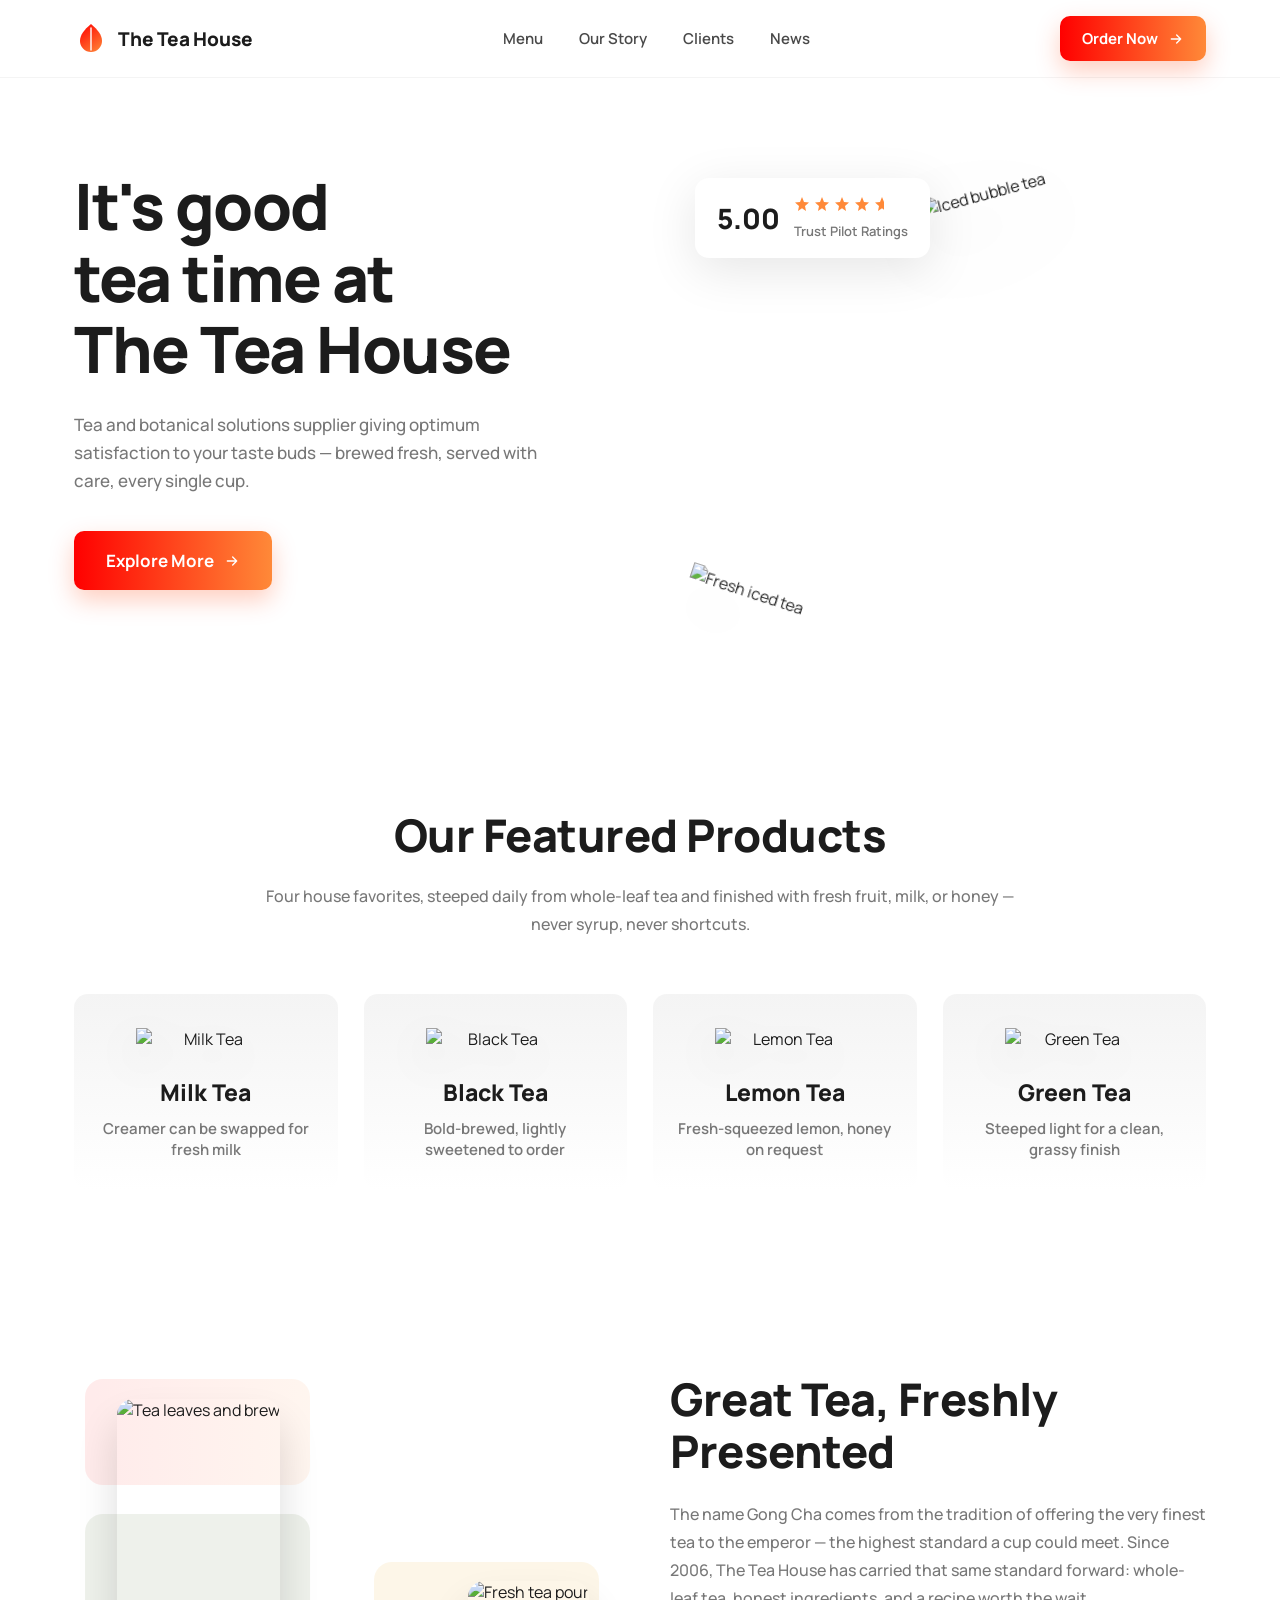
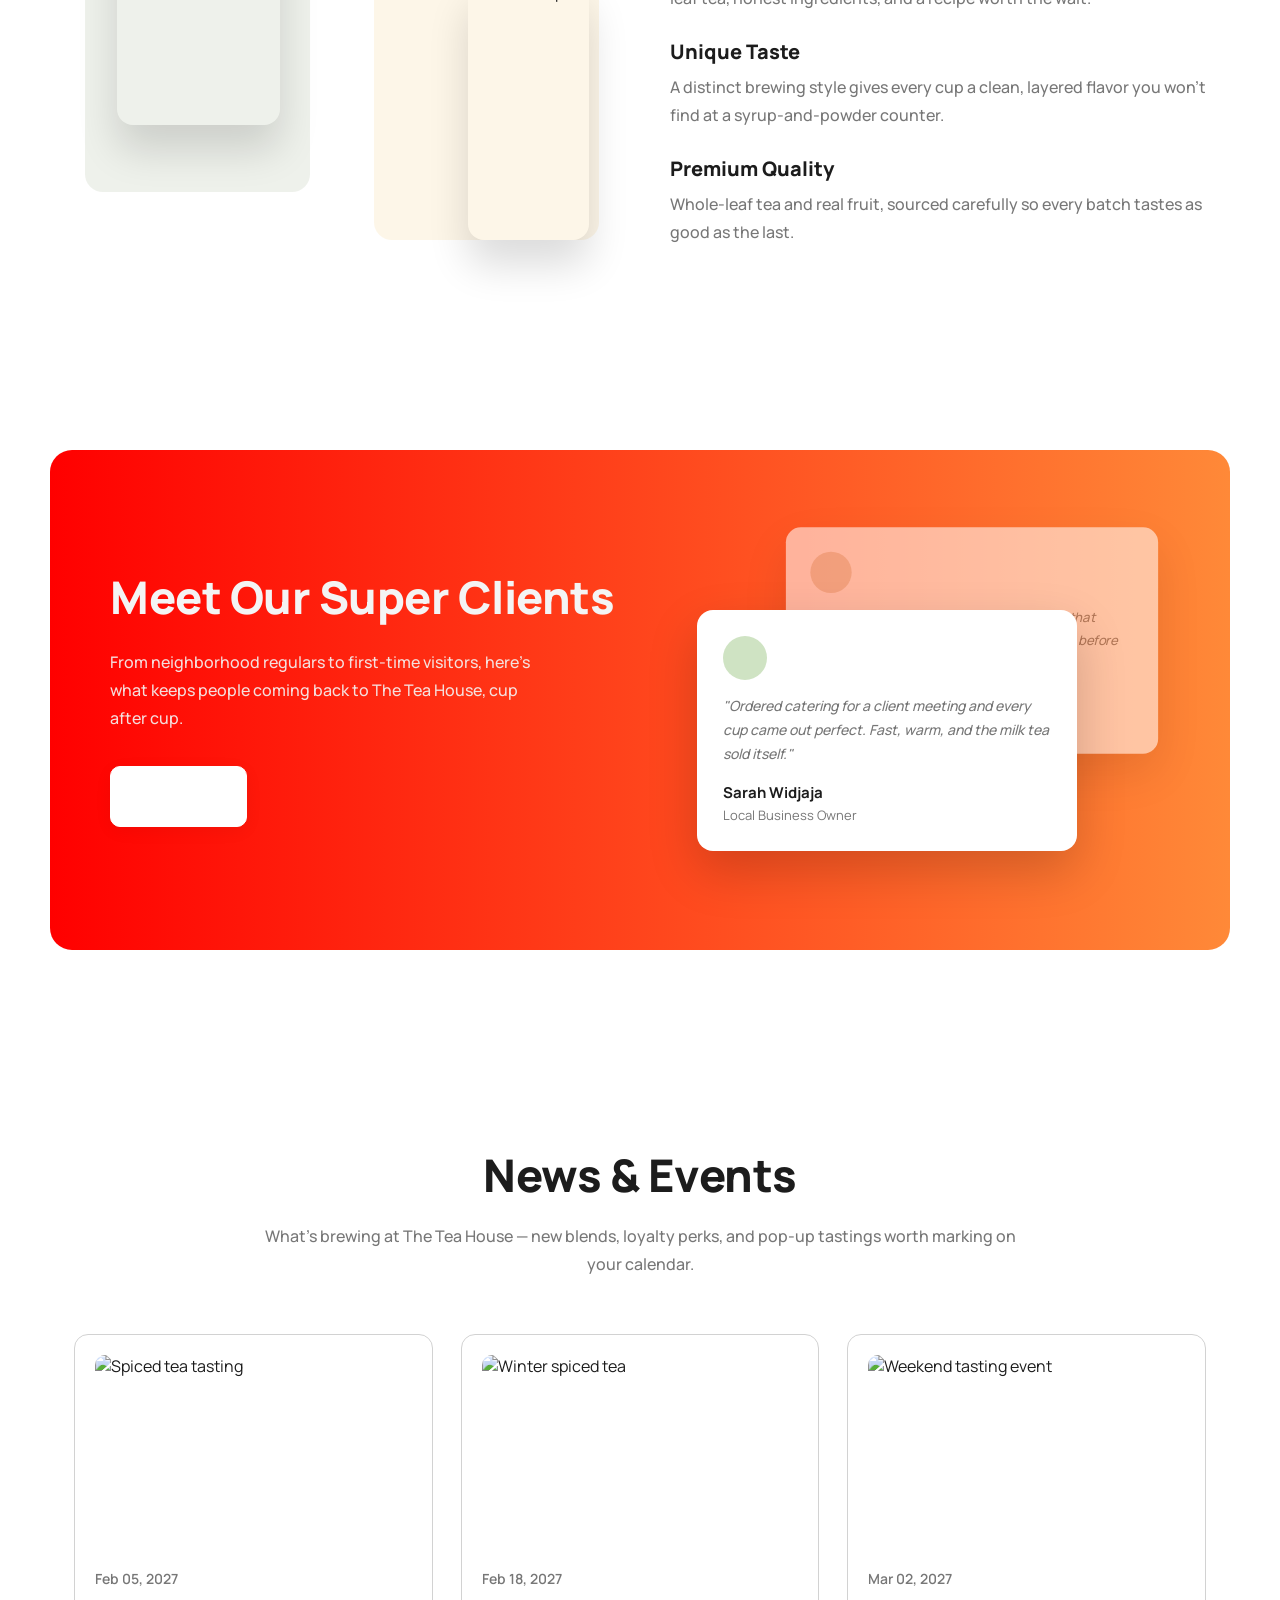
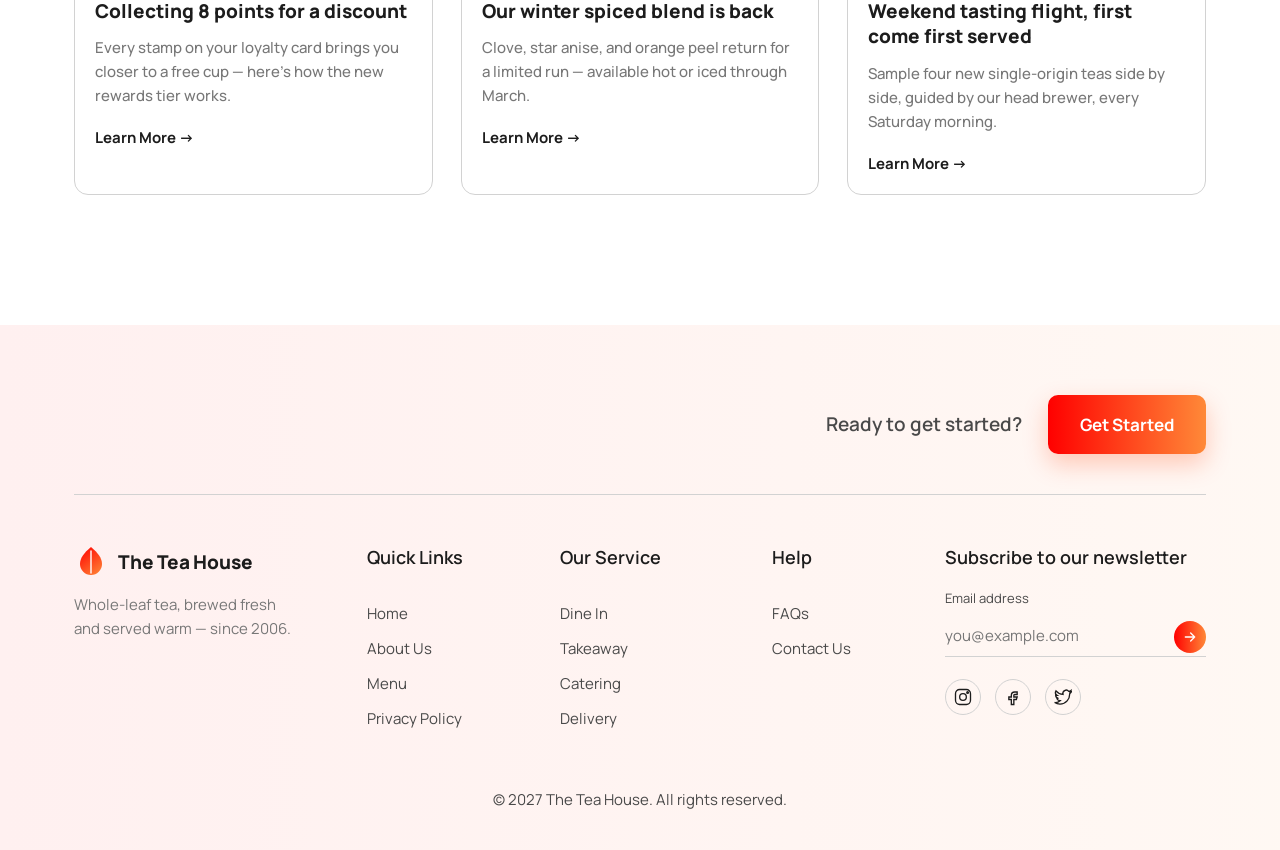
==== simple-html-tailwine/index.html @ 41747e36 "first commit" ====
<!DOCTYPE html>
<html lang="en">
<head>
<meta charset="UTF-8">
<meta name="viewport" content="width=device-width, initial-scale=1.0">
<title>The Tea House — Great Tea, Freshly Presented</title>
<link rel="preconnect" href="https://fonts.googleapis.com">
<link rel="preconnect" href="https://fonts.gstatic.com" crossorigin>
<link href="https://fonts.googleapis.com/css2?family=Manrope:wght@500;600;700;800&family=Plus+Jakarta+Sans:wght@400;700&display=swap" rel="stylesheet">
<link rel="stylesheet" href="style.css">
</head>
<body>

<!-- ============ HEADER ============ -->
<header class="site-header">
  <div class="wrap header-inner">
    <a href="#" class="logo">
      <svg width="34" height="34" viewBox="0 0 34 34" fill="none" xmlns="http://www.w3.org/2000/svg">
        <path d="M17 2C10 8 6 13 6 19a11 11 0 0 0 22 0c0-6-4-11-11-17Z" fill="url(#logoLeaf)"/>
        <path d="M17 6v22" stroke="#fff" stroke-width="1.4" stroke-linecap="round"/>
        <defs><linearGradient id="logoLeaf" x1="6" y1="2" x2="28" y2="30" gradientUnits="userSpaceOnUse">
          <stop stop-color="#FF0000"/><stop offset="1" stop-color="#FF8938"/>
        </linearGradient></defs>
      </svg>
      <span>The Tea House</span>
    </a>
    <nav class="main-nav">
      <a href="#products">Menu</a>
      <a href="#about">Our Story</a>
      <a href="#clients">Clients</a>
      <a href="#news">News</a>
    </nav>
    <a href="#products" class="btn btn-gradient btn-small">
      Order Now
      <svg width="16" height="16" viewBox="0 0 24 24" fill="none"><path d="M5 12h14M13 6l6 6-6 6" stroke="#fff" stroke-width="2" stroke-linecap="round" stroke-linejoin="round"/></svg>
    </a>
  </div>
</header>

<main>

  <!-- ============ HERO ============ -->
  <section class="hero">
    <div class="wrap hero-inner">
      <div class="hero-copy">
        <h1>It's good <br>tea time at <br>The Tea House</h1>
        <p class="lead">Tea and botanical solutions supplier giving optimum satisfaction to your taste buds — brewed fresh, served with care, every single cup.</p>
        <a href="#products" class="btn btn-gradient">
          Explore More
          <svg width="16" height="16" viewBox="0 0 24 24" fill="none"><path d="M5 12h14M13 6l6 6-6 6" stroke="#fff" stroke-width="2" stroke-linecap="round" stroke-linejoin="round"/></svg>
        </a>
      </div>
      <div class="hero-art">
        <img class="hero-img hero-img-1" src="images/hero-cutout-1.png" alt="Iced bubble tea">
        <img class="hero-img hero-img-2" src="images/hero-cutout-2.png" alt="Fresh iced tea">
        <div class="trust-card">
          <div class="trust-score">5.00</div>
          <div class="trust-meta">
            <div class="stars">
              <svg width="90" height="16" viewBox="0 0 90 16" fill="none">
                <g fill="#FF8938">
                  <path d="M8 0l2 5 5 .5-4 3.5 1 5-4-2.7L4 14l1-5-4-3.5L6 5z"/>
                  <path transform="translate(20)" d="M8 0l2 5 5 .5-4 3.5 1 5-4-2.7L4 14l1-5-4-3.5L6 5z"/>
                  <path transform="translate(40)" d="M8 0l2 5 5 .5-4 3.5 1 5-4-2.7L4 14l1-5-4-3.5L6 5z"/>
                  <path transform="translate(60)" d="M8 0l2 5 5 .5-4 3.5 1 5-4-2.7L4 14l1-5-4-3.5L6 5z"/>
                  <path transform="translate(80)" d="M8 0l2 5 5 .5-4 3.5 1 5-4-2.7L4 14l1-5-4-3.5L6 5z"/>
                </g>
              </svg>
            </div>
            <span>Trust Pilot Ratings</span>
          </div>
        </div>
      </div>
    </div>
  </section>

  <!-- ============ FEATURED PRODUCTS ============ -->
  <section class="products" id="products">
    <div class="wrap">
      <h2 class="section-title center">Our Featured Products</h2>
      <p class="section-sub center">Four house favorites, steeped daily from whole-leaf tea and finished with fresh fruit, milk, or honey — never syrup, never shortcuts.</p>

      <div class="product-grid">
        <article class="product-card">
          <img src="images/product-milk-tea.png" alt="Milk Tea">
          <h3>Milk Tea</h3>
          <p>Creamer can be swapped for fresh milk</p>
        </article>
        <article class="product-card">
          <img src="images/product-black-tea.png" alt="Black Tea">
          <h3>Black Tea</h3>
          <p>Bold-brewed, lightly sweetened to order</p>
        </article>
        <article class="product-card">
          <img src="images/product-lemon-tea.png" alt="Lemon Tea">
          <h3>Lemon Tea</h3>
          <p>Fresh-squeezed lemon, honey on request</p>
        </article>
        <article class="product-card">
          <img src="images/product-green-tea.png" alt="Green Tea">
          <h3>Green Tea</h3>
          <p>Steeped light for a clean, grassy finish</p>
        </article>
      </div>
    </div>
  </section>

  <!-- ============ ABOUT / GREAT TEA ============ -->
  <section class="about" id="about">
    <div class="wrap about-inner">
      <div class="about-art">
        <div class="blob blob-green"></div>
        <div class="blob blob-amber"></div>
        <div class="blob blob-gradient"></div>
        <img class="about-img about-img-1" src="images/hero-cutout-2.png" alt="Tea leaves and brew">
        <img class="about-img about-img-2" src="images/hero-cutout-1.png" alt="Fresh tea pour">
      </div>
      <div class="about-copy">
        <h2 class="section-title">Great Tea, Freshly Presented</h2>
        <p class="lead">The name Gong Cha comes from the tradition of offering the very finest tea to the emperor — the highest standard a cup could meet. Since 2006, The Tea House has carried that same standard forward: whole-leaf tea, honest ingredients, and a recipe worth the wait.</p>
        <div class="feature-row">
          <h4>Unique Taste</h4>
          <p>A distinct brewing style gives every cup a clean, layered flavor you won't find at a syrup-and-powder counter.</p>
        </div>
        <div class="feature-row">
          <h4>Premium Quality</h4>
          <p>Whole-leaf tea and real fruit, sourced carefully so every batch tastes as good as the last.</p>
        </div>
      </div>
    </div>
  </section>

  <!-- ============ TESTIMONIALS ============ -->
  <section class="clients" id="clients">
    <div class="wrap clients-inner">
      <div class="clients-copy">
        <h2 class="section-title on-gradient">Meet Our Super Clients</h2>
        <p class="lead on-gradient">From neighborhood regulars to first-time visitors, here's what keeps people coming back to The Tea House, cup after cup.</p>
        <a href="#" class="btn btn-white">Show All</a>
      </div>
      <div class="testimonial-stack">
        <div class="testimonial-card card-back">
          <div class="t-avatar" style="background:#e9d7c3"></div>
          <p>"The green tea here is the only one in town that doesn't taste burnt. Genuinely my daily stop before work."</p>
          <strong>Ilham Yuda</strong>
          <span>Regular Customer</span>
        </div>
        <div class="testimonial-card card-front">
          <div class="t-avatar" style="background:#cfe3c3"></div>
          <p>"Ordered catering for a client meeting and every cup came out perfect. Fast, warm, and the milk tea sold itself."</p>
          <strong>Sarah Widjaja</strong>
          <span>Local Business Owner</span>
        </div>
      </div>
    </div>
  </section>

  <!-- ============ NEWS & EVENTS ============ -->
  <section class="news" id="news">
    <div class="wrap">
      <h2 class="section-title center">News &amp; Events</h2>
      <p class="section-sub center">What's brewing at The Tea House — new blends, loyalty perks, and pop-up tastings worth marking on your calendar.</p>

      <div class="news-grid">
        <article class="news-card">
          <img src="images/news-1.jpg" alt="Spiced tea tasting">
          <span class="news-date">Feb 05, 2027</span>
          <h3>Collecting 8 points for a discount</h3>
          <p>Every stamp on your loyalty card brings you closer to a free cup — here's how the new rewards tier works.</p>
          <a href="#">Learn More →</a>
        </article>
        <article class="news-card">
          <img src="images/news-2.jpg" alt="Winter spiced tea">
          <span class="news-date">Feb 18, 2027</span>
          <h3>Our winter spiced blend is back</h3>
          <p>Clove, star anise, and orange peel return for a limited run — available hot or iced through March.</p>
          <a href="#">Learn More →</a>
        </article>
        <article class="news-card">
          <img src="images/news-3.jpg" alt="Weekend tasting event">
          <span class="news-date">Mar 02, 2027</span>
          <h3>Weekend tasting flight, first come first served</h3>
          <p>Sample four new single-origin teas side by side, guided by our head brewer, every Saturday morning.</p>
          <a href="#">Learn More →</a>
        </article>
      </div>
    </div>
  </section>

  <!-- ============ CTA + FOOTER ============ -->
  <section class="footer-cta">
    <div class="wrap">
      <div class="cta-row">
        <span>Ready to get started?</span>
        <a href="#products" class="btn btn-gradient">Get Started</a>
      </div>
      <hr>
      <div class="footer-grid">
        <div class="footer-brand">
          <a href="#" class="logo">
            <svg width="34" height="34" viewBox="0 0 34 34" fill="none" xmlns="http://www.w3.org/2000/svg">
              <path d="M17 2C10 8 6 13 6 19a11 11 0 0 0 22 0c0-6-4-11-11-17Z" fill="url(#logoLeaf2)"/>
              <path d="M17 6v22" stroke="#fff" stroke-width="1.4" stroke-linecap="round"/>
              <defs><linearGradient id="logoLeaf2" x1="6" y1="2" x2="28" y2="30" gradientUnits="userSpaceOnUse">
                <stop stop-color="#FF0000"/><stop offset="1" stop-color="#FF8938"/>
              </linearGradient></defs>
            </svg>
            <span>The Tea House</span>
          </a>
          <p>Whole-leaf tea, brewed fresh and served warm — since 2006.</p>
        </div>

        <div class="footer-col">
          <h5>Quick Links</h5>
          <a href="#">Home</a>
          <a href="#about">About Us</a>
          <a href="#products">Menu</a>
          <a href="#">Privacy Policy</a>
        </div>

        <div class="footer-col">
          <h5>Our Service</h5>
          <a href="#">Dine In</a>
          <a href="#">Takeaway</a>
          <a href="#">Catering</a>
          <a href="#">Delivery</a>
        </div>

        <div class="footer-col">
          <h5>Help</h5>
          <a href="#">FAQs</a>
          <a href="#">Contact Us</a>
        </div>

        <div class="footer-newsletter">
          <h5>Subscribe to our newsletter</h5>
          <form class="newsletter-form" onsubmit="return false;">
            <label for="newsletter-email">Email address</label>
            <input id="newsletter-email" type="email" placeholder="you@example.com" required>
            <button type="submit" aria-label="Subscribe">
              <svg width="16" height="16" viewBox="0 0 24 24" fill="none"><path d="M5 12h14M13 6l6 6-6 6" stroke="#fff" stroke-width="2" stroke-linecap="round" stroke-linejoin="round"/></svg>
            </button>
          </form>
          <div class="social-row">
            <a href="#" aria-label="Instagram"><svg width="20" height="20" viewBox="0 0 24 24" fill="none" stroke="#1c1c1c" stroke-width="1.6"><rect x="3" y="3" width="18" height="18" rx="5"/><circle cx="12" cy="12" r="4"/><circle cx="17.5" cy="6.5" r="1"/></svg></a>
            <a href="#" aria-label="Facebook"><svg width="20" height="20" viewBox="0 0 24 24" fill="none" stroke="#1c1c1c" stroke-width="1.6"><path d="M14 9h3V6h-3a4 4 0 0 0-4 4v2H7v3h3v6h3v-6h3l1-3h-4v-2a1 1 0 0 1 1-1Z"/></svg></a>
            <a href="#" aria-label="Twitter"><svg width="20" height="20" viewBox="0 0 24 24" fill="none" stroke="#1c1c1c" stroke-width="1.6"><path d="M22 5.8c-.7.3-1.5.6-2.3.7.8-.5 1.5-1.3 1.8-2.3-.8.5-1.7.8-2.6 1a4 4 0 0 0-6.9 3.7A11.5 11.5 0 0 1 3.6 4.6a4 4 0 0 0 1.3 5.4c-.6 0-1.2-.2-1.7-.5v.1a4 4 0 0 0 3.3 4 4 4 0 0 1-1.8.1 4 4 0 0 0 3.8 2.8A8 8 0 0 1 2 18.6a11.4 11.4 0 0 0 6.3 1.9c7.5 0 11.7-6.4 11.7-11.9v-.5c.8-.6 1.5-1.3 2-2.2Z"/></svg></a>
          </div>
        </div>
      </div>
      <p class="copyright">© 2027 The Tea House. All rights reserved.</p>
    </div>
  </section>

</main>
</body>
</html>
---- simple-html-tailwine/style.css ----
/* ============ TOKENS ============ */
:root {
  --dark-01: #1c1c1c;
  --dark-02: #494949;
  --dark-03: #777777;
  --dark-05: #d2d2d2;
  --dark-07: #f4f4f4;
  --white: #ffffff;
  --grad: linear-gradient(90deg, #ff0000 0%, #ff8938 100%);
  --green-tint: rgba(87, 118, 57, 0.10);
  --amber-tint: rgba(230, 166, 35, 0.10);
  --font-display: 'Manrope', sans-serif;
  --font-body: 'Plus Jakarta Sans', sans-serif;
  --wrap: 1180px;
}

* { box-sizing: border-box; margin: 0; padding: 0; }

html { scroll-behavior: smooth; }

body {
  font-family: var(--font-display);
  color: var(--dark-01);
  background: var(--white);
  -webkit-font-smoothing: antialiased;
  overflow-x: hidden;
}

img { max-width: 100%; display: block; }
a { text-decoration: none; color: inherit; }

.wrap {
  width: 100%;
  max-width: var(--wrap);
  margin: 0 auto;
  padding: 0 24px;
}

:focus-visible {
  outline: 2px solid #ff8938;
  outline-offset: 3px;
}

/* ============ BUTTONS ============ */
.btn {
  display: inline-flex;
  align-items: center;
  justify-content: center;
  gap: 10px;
  font-weight: 700;
  font-size: 17px;
  border-radius: 10px;
  padding: 18px 32px;
  white-space: nowrap;
  border: none;
  cursor: pointer;
  transition: transform .18s ease, box-shadow .18s ease;
}
.btn:hover { transform: translateY(-2px); }
.btn-gradient {
  background: var(--grad);
  color: var(--white);
  box-shadow: 0 10px 24px rgba(255, 60, 0, 0.25);
}
.btn-small { padding: 12px 22px; font-size: 15px; }
.btn-white {
  background: var(--white);
  color: transparent;
  background-image: var(--grad);
  -webkit-background-clip: text;
  background-clip: text;
  border: 1.5px solid var(--white);
  box-shadow: 0 4px 18px rgba(0,0,0,0.05);
}
.btn-white { position: relative; background: var(--white); }
.btn-white span { background-image: var(--grad); -webkit-background-clip: text; background-clip: text; color: transparent; }

/* ============ HEADER ============ */
.site-header {
  position: sticky;
  top: 0;
  z-index: 50;
  background: rgba(255,255,255,0.9);
  backdrop-filter: blur(10px);
  border-bottom: 1px solid var(--dark-07);
}
.header-inner {
  display: flex;
  align-items: center;
  justify-content: space-between;
  padding-top: 16px;
  padding-bottom: 16px;
}
.logo {
  display: flex;
  align-items: center;
  gap: 10px;
  font-weight: 800;
  font-size: 19px;
  letter-spacing: -0.2px;
}
.main-nav {
  display: flex;
  gap: 36px;
}
.main-nav a {
  font-weight: 600;
  font-size: 15px;
  color: var(--dark-02);
  transition: color .15s ease;
}
.main-nav a:hover { color: var(--dark-01); }

/* ============ TYPE HELPERS ============ */
.section-title {
  font-weight: 800;
  font-size: 45px;
  line-height: 1.15;
  letter-spacing: -0.5px;
  color: var(--dark-01);
}
.section-title.center { text-align: center; }
.section-title.on-gradient { color: var(--dark-07); }
.section-sub {
  font-weight: 500;
  font-size: 16px;
  line-height: 28px;
  color: var(--dark-03);
  max-width: 780px;
  margin-top: 20px;
}
.section-sub.center { margin-left: auto; margin-right: auto; text-align: center; }
.lead {
  font-weight: 500;
  font-size: 16px;
  line-height: 28px;
  color: var(--dark-03);
}
.lead.on-gradient { color: rgba(244,244,244,0.9); }

/* ============ HERO ============ */
.hero { padding: 72px 0 110px; }
.hero-inner {
  display: grid;
  grid-template-columns: 1.05fr 1fr;
  gap: 40px;
  align-items: center;
}
.hero-copy h1 {
  font-weight: 800;
  font-size: 64px;
  line-height: 1.12;
  letter-spacing: -1.5px;
  margin-bottom: 26px;
}
.hero-copy .lead { max-width: 480px; margin-bottom: 36px; font-size: 17px; }

.hero-art {
  position: relative;
  min-height: 460px;
  display: flex;
  align-items: center;
  justify-content: center;
}
.hero-img {
  position: absolute;
  filter: drop-shadow(0 30px 40px rgba(0,0,0,0.18));
}
.hero-img-1 {
  width: 46%;
  right: 8%;
  top: 4%;
  transform: rotate(-15deg);
  z-index: 2;
}
.hero-img-2 {
  width: 54%;
  left: 2%;
  bottom: -4%;
  transform: rotate(18deg);
  z-index: 1;
  opacity: 0.95;
}
.trust-card {
  position: absolute;
  top: 6%;
  left: 4%;
  z-index: 3;
  background: var(--white);
  border-radius: 14px;
  padding: 18px 22px;
  display: flex;
  align-items: center;
  gap: 14px;
  box-shadow: 0 12px 50px rgba(0,0,0,0.10);
}
.trust-score { font-size: 28px; font-weight: 800; }
.trust-meta { display: flex; flex-direction: column; gap: 4px; }
.trust-meta span { font-size: 13px; font-weight: 600; color: var(--dark-03); }

/* ============ PRODUCTS ============ */
.products { padding: 90px 0; }
.product-grid {
  margin-top: 56px;
  display: grid;
  grid-template-columns: repeat(4, 1fr);
  gap: 26px;
}
.product-card {
  background: linear-gradient(180deg, var(--dark-07) 0%, rgba(244,244,244,0) 100%);
  border-radius: 14px;
  padding: 34px 20px 30px;
  text-align: center;
  transition: transform .2s ease;
}
.product-card:hover { transform: translateY(-6px); }
.product-card img {
  width: 62%;
  margin: 0 auto 26px;
  filter: drop-shadow(0 16px 20px rgba(0,0,0,0.12));
}
.product-card h3 { font-size: 23px; font-weight: 800; margin-bottom: 10px; }
.product-card p { font-size: 15px; font-weight: 600; color: var(--dark-03); }

/* ============ ABOUT ============ */
.about { padding: 90px 0; }
.about-inner {
  display: grid;
  grid-template-columns: 1fr 1fr;
  gap: 60px;
  align-items: center;
}
.about-art {
  position: relative;
  height: 480px;
}
.blob { position: absolute; border-radius: 18px; }
.blob-green { background: var(--green-tint); width: 42%; height: 58%; left: 2%; top: 30%; }
.blob-amber { background: var(--amber-tint); width: 42%; height: 58%; right: 2%; bottom: 2%; }
.blob-gradient { background: var(--grad); opacity: 0.08; width: 42%; height: 22%; left: 2%; top: 2%; }
.about-img {
  position: absolute;
  height: 68%;
  width: auto;
  max-width: 60%;
  border-radius: 16px;
  box-shadow: 0 25px 40px rgba(0,0,0,0.14);
  object-fit: cover;
}
.about-img-1 { left: 8%; top: 6%; z-index: 2; }
.about-img-2 { height: 54%; right: 4%; bottom: 2%; z-index: 3; }

.feature-row { margin-top: 26px; }
.feature-row h4 { font-size: 20px; font-weight: 800; margin-bottom: 8px; }
.feature-row p { font-size: 16px; line-height: 28px; color: var(--dark-03); font-weight: 500; }
.about-copy .lead { margin: 22px 0 8px; }

/* ============ CLIENTS / TESTIMONIALS ============ */
.clients {
  padding: 90px 0;
  margin: 20px 0;
}
.clients-inner {
  background: var(--grad);
  border-radius: 22px;
  padding: 70px 60px;
  display: grid;
  grid-template-columns: 1fr 0.9fr;
  gap: 40px;
  align-items: center;
}
.clients-copy .lead { max-width: 420px; margin: 24px 0 34px; }
.testimonial-stack { position: relative; min-height: 360px; padding: 20px 0 0 20px; }
.testimonial-card {
  background: var(--white);
  border-radius: 16px;
  padding: 26px 26px;
  width: 82%;
  box-shadow: 0 20px 50px rgba(0,0,0,0.18);
}
.testimonial-card p { font-size: 14px; line-height: 24px; color: var(--dark-03); font-weight: 500; margin: 14px 0 16px; font-style: italic; }
.testimonial-card strong { display: block; font-size: 15px; }
.testimonial-card span { font-size: 13px; color: var(--dark-03); }
.t-avatar { width: 44px; height: 44px; border-radius: 50%; flex: none; }
.card-back {
  position: absolute;
  top: 0;
  right: 0;
  opacity: 0.55;
  transform: scale(0.94);
}
.card-front {
  position: relative;
  top: 70px;
  left: -10px;
}

/* ============ NEWS ============ */
.news { padding: 90px 0; }
.news-grid {
  margin-top: 56px;
  display: grid;
  grid-template-columns: repeat(3, 1fr);
  gap: 28px;
}
.news-card {
  border: 1px solid var(--dark-05);
  border-radius: 14px;
  padding: 20px;
}
.news-card img {
  width: 100%;
  height: 190px;
  object-fit: cover;
  border-radius: 10px;
  margin-bottom: 22px;
}
.news-date { font-size: 14px; font-weight: 600; color: var(--dark-03); }
.news-card h3 { font-size: 19px; font-weight: 800; margin: 10px 0 12px; line-height: 1.35; }
.news-card p { font-size: 15px; line-height: 24px; color: var(--dark-03); font-weight: 500; margin-bottom: 18px; }
.news-card > a { font-weight: 700; font-size: 15px; }

/* ============ FOOTER / CTA ============ */
.footer-cta {
  background: linear-gradient(90deg, rgba(255,0,0,0.06) 0%, rgba(255,137,56,0.06) 100%);
  padding: 70px 0 40px;
  margin-top: 40px;
}
.cta-row {
  display: flex;
  align-items: center;
  justify-content: flex-end;
  gap: 26px;
  margin-bottom: 40px;
}
.cta-row span { font-size: 19px; font-weight: 600; color: var(--dark-02); }
hr { border: none; border-top: 1px solid var(--dark-05); margin-bottom: 50px; }

.footer-grid {
  display: grid;
  grid-template-columns: 1.3fr 0.8fr 0.9fr 0.7fr 1.3fr;
  gap: 32px;
}
.footer-brand p { margin-top: 14px; font-size: 15px; color: var(--dark-03); line-height: 24px; max-width: 220px; }
.footer-col h5, .footer-newsletter h5 { font-size: 18px; font-weight: 600; margin-bottom: 20px; }
.footer-col { display: flex; flex-direction: column; gap: 14px; }
.footer-col a { font-size: 15px; color: var(--dark-02); }
.footer-col a:hover { color: var(--dark-01); }

.newsletter-form {
  position: relative;
  display: flex;
  flex-direction: column;
  gap: 8px;
}
.newsletter-form label { font-size: 13px; color: var(--dark-02); }
.newsletter-form input {
  border: none;
  border-bottom: 1px solid var(--dark-05);
  padding: 10px 44px 10px 0;
  font-family: var(--font-display);
  font-size: 15px;
  background: transparent;
}
.newsletter-form input:focus { outline: none; border-color: var(--dark-01); }
.newsletter-form button {
  position: absolute;
  right: 0;
  bottom: 4px;
  width: 32px;
  height: 32px;
  border-radius: 50%;
  border: none;
  background: var(--grad);
  display: flex;
  align-items: center;
  justify-content: center;
  cursor: pointer;
}
.social-row { display: flex; gap: 14px; margin-top: 22px; }
.social-row a {
  width: 36px; height: 36px;
  border-radius: 50%;
  border: 1px solid var(--dark-05);
  display: flex; align-items: center; justify-content: center;
  transition: border-color .15s ease;
}
.social-row a:hover { border-color: var(--dark-01); }

.copyright {
  text-align: center;
  font-size: 15px;
  color: var(--dark-02);
  margin-top: 60px;
}

/* ============ RESPONSIVE ============ */
@media (max-width: 1080px) {
  .footer-grid { grid-template-columns: 1fr 1fr; }
  .footer-brand { grid-column: 1 / -1; }
}

@media (max-width: 900px) {
  .hero-inner { grid-template-columns: 1fr; }
  .hero-copy h1 { font-size: 46px; }
  .hero-art { min-height: 360px; margin-top: 20px; }
  .about-inner { grid-template-columns: 1fr; }
  .about-art { min-height: 320px; margin-bottom: 10px; }
  .product-grid { grid-template-columns: repeat(2, 1fr); }
  .news-grid { grid-template-columns: 1fr; }
  .clients-inner { grid-template-columns: 1fr; padding: 50px 30px; }
  .testimonial-stack { margin-top: 40px; min-height: 260px; }
  .main-nav { display: none; }
  .section-title { font-size: 34px; }
  .footer-grid { grid-template-columns: 1fr 1fr; }
  .cta-row { justify-content: space-between; flex-wrap: wrap; }
}

@media (max-width: 560px) {
  .hero-copy h1 { font-size: 36px; }
  .product-grid { grid-template-columns: 1fr; }
  .footer-grid { grid-template-columns: 1fr; }
  .card-back { display: none; }
  .card-front { top: 0; }
}
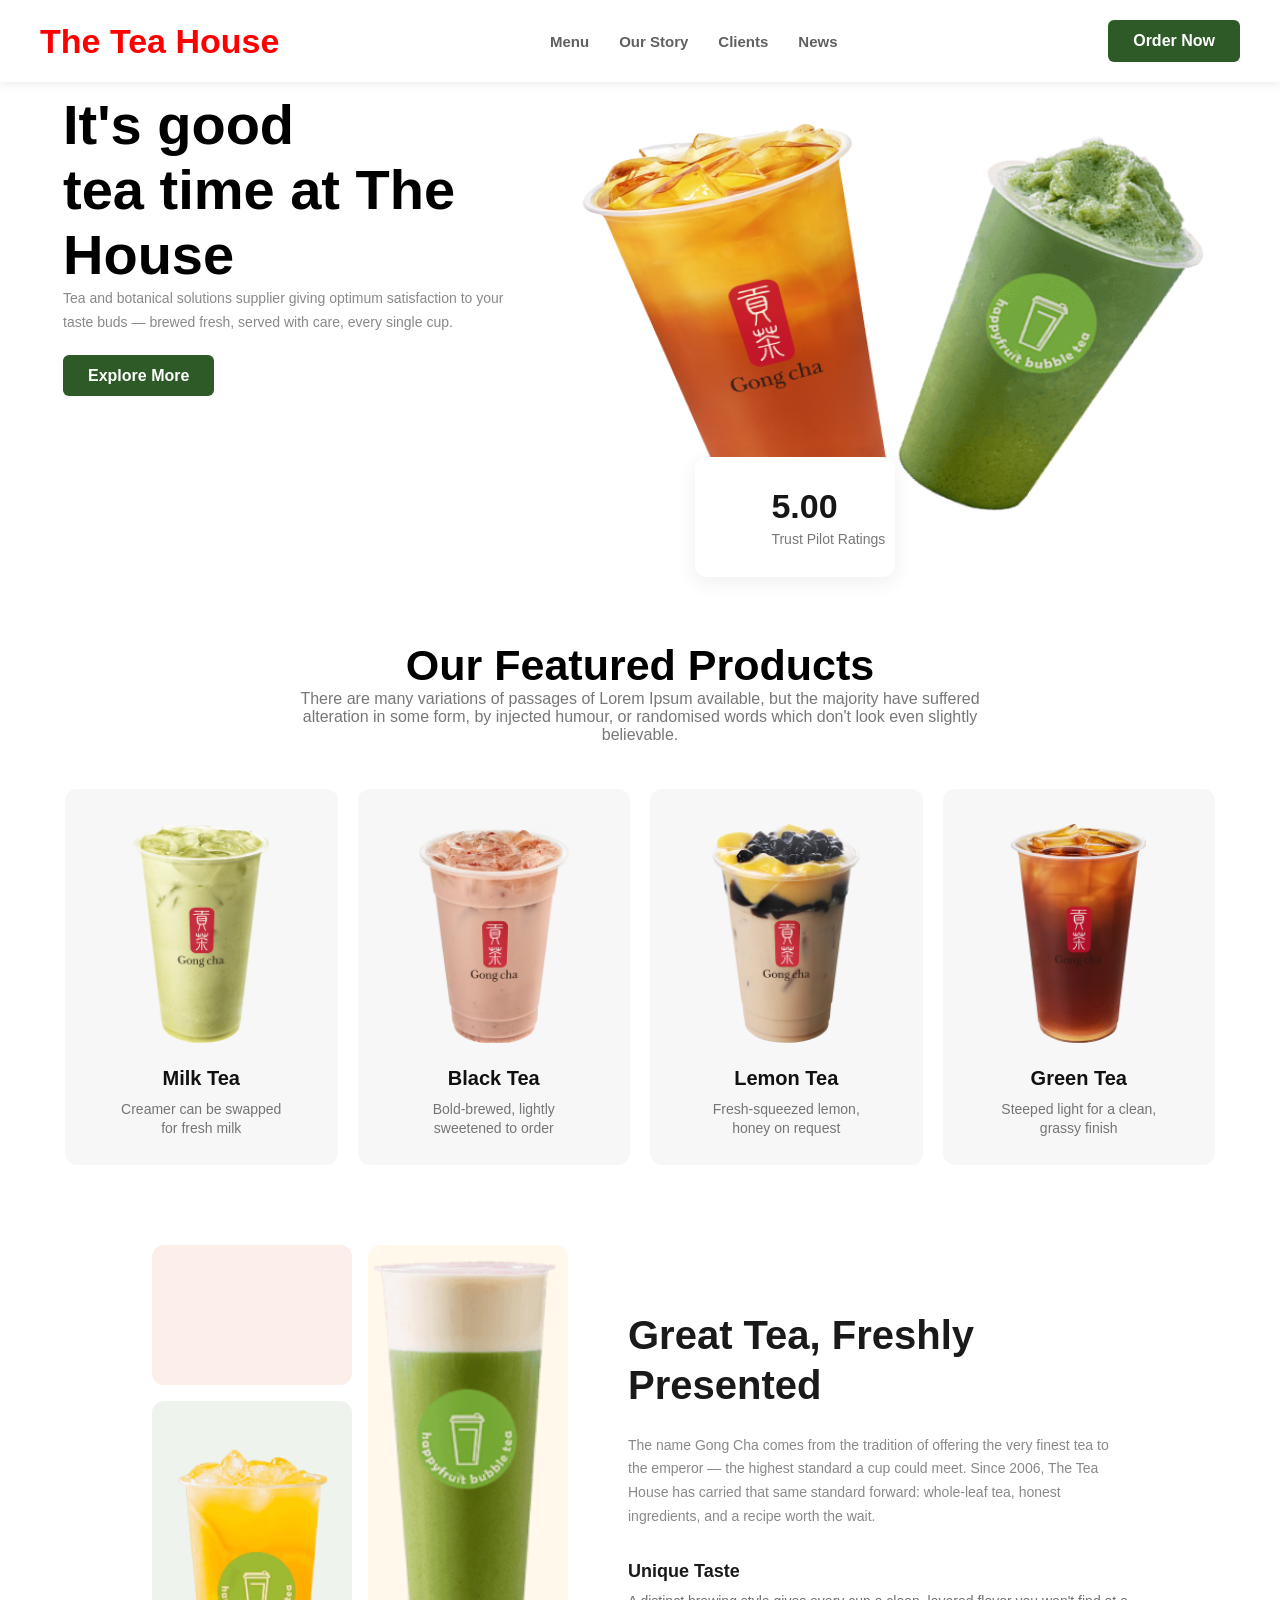
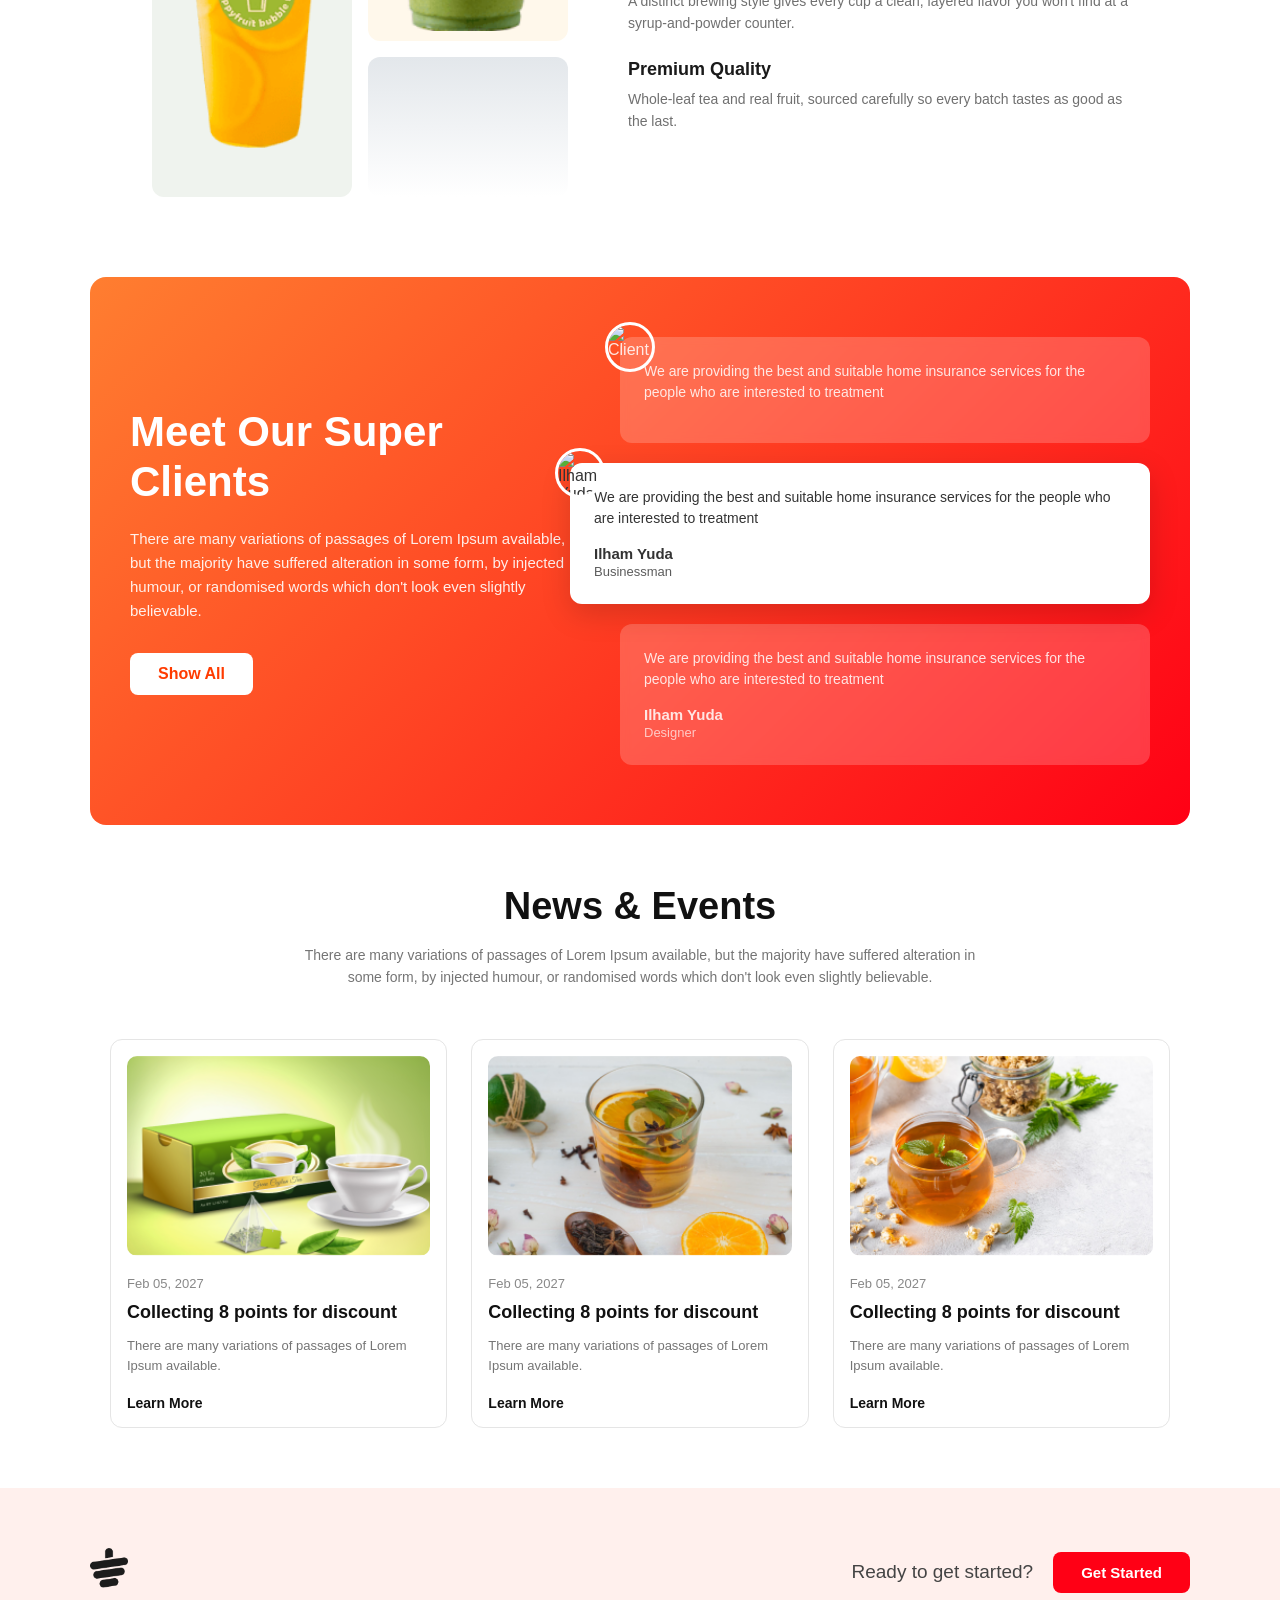
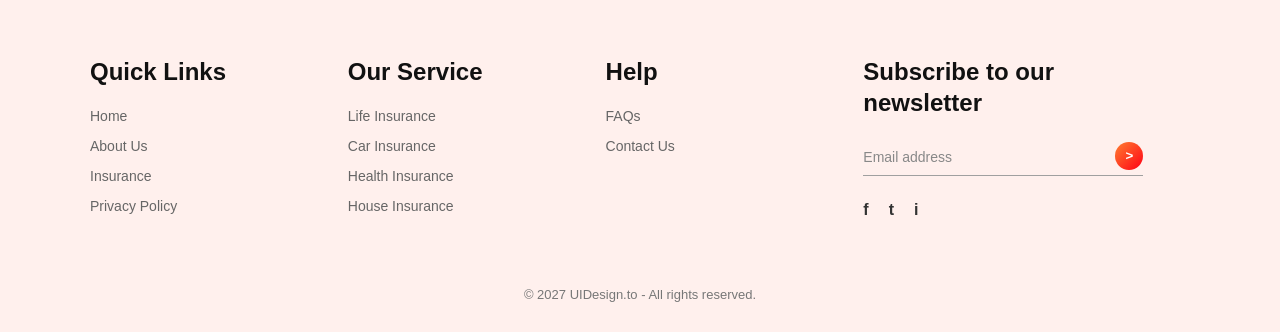
==== commit 22076210: "Your commit message" ====
--- a/simple-html-tailwine/index.html
+++ b/simple-html-tailwine/index.html
@@ -1,257 +1,330 @@
 <!DOCTYPE html>
 <html lang="en">
+
 <head>
-<meta charset="UTF-8">
-<meta name="viewport" content="width=device-width, initial-scale=1.0">
-<title>The Tea House — Great Tea, Freshly Presented</title>
-<link rel="preconnect" href="https://fonts.googleapis.com">
-<link rel="preconnect" href="https://fonts.gstatic.com" crossorigin>
-<link href="https://fonts.googleapis.com/css2?family=Manrope:wght@500;600;700;800&family=Plus+Jakarta+Sans:wght@400;700&display=swap" rel="stylesheet">
-<link rel="stylesheet" href="style.css">
+  <meta charset="UTF-8">
+  <meta name="viewport" content="width=device-width, initial-scale=1.0">
+  <title>The Tea House — Great Tea, Freshly Presented</title>
+
+  <link rel="preconnect" href="https://fonts.googleapis.com">
+  <link rel="preconnect" href="https://fonts.gstatic.com" crossorigin>
+  <link
+    href="https://fonts.googleapis.com/css2?family=Bitcount+Grid+Single:wght@100..900&family=Noto+Serif:ital,wght@0,100..900;1,100..900&family=Open+Sans:ital,wght@0,300..800;1,300..800&family=Work+Sans:ital,wght@0,100..900;1,100..900&display=swap"
+    rel="stylesheet">
+  <link rel="stylesheet" href="https://cdnjs.cloudflare.com/ajax/libs/font-awesome/7.3.0/css/all.min.css"
+    integrity="sha512-ApSLB1Pd3/bZN8fWB/RG9YhN/7bd9Hkf3AGaE2mPfebjrxagjuBtx2GcgdqIlJkUzwylBo61r9Xa9NmgBI0swA=="
+    crossorigin="anonymous" referrerpolicy="no-referrer" />
+  <link rel="stylesheet" href="style.css">
 </head>
-<body>
-
-<!-- ============ HEADER ============ -->
-<header class="site-header">
-  <div class="wrap header-inner">
-    <a href="#" class="logo">
-      <svg width="34" height="34" viewBox="0 0 34 34" fill="none" xmlns="http://www.w3.org/2000/svg">
-        <path d="M17 2C10 8 6 13 6 19a11 11 0 0 0 22 0c0-6-4-11-11-17Z" fill="url(#logoLeaf)"/>
-        <path d="M17 6v22" stroke="#fff" stroke-width="1.4" stroke-linecap="round"/>
-        <defs><linearGradient id="logoLeaf" x1="6" y1="2" x2="28" y2="30" gradientUnits="userSpaceOnUse">
-          <stop stop-color="#FF0000"/><stop offset="1" stop-color="#FF8938"/>
-        </linearGradient></defs>
-      </svg>
-      <span>The Tea House</span>
-    </a>
-    <nav class="main-nav">
-      <a href="#products">Menu</a>
-      <a href="#about">Our Story</a>
-      <a href="#clients">Clients</a>
-      <a href="#news">News</a>
-    </nav>
-    <a href="#products" class="btn btn-gradient btn-small">
-      Order Now
-      <svg width="16" height="16" viewBox="0 0 24 24" fill="none"><path d="M5 12h14M13 6l6 6-6 6" stroke="#fff" stroke-width="2" stroke-linecap="round" stroke-linejoin="round"/></svg>
-    </a>
-  </div>
-</header>
-
-<main>
-
-  <!-- ============ HERO ============ -->
-  <section class="hero">
-    <div class="wrap hero-inner">
-      <div class="hero-copy">
-        <h1>It's good <br>tea time at <br>The Tea House</h1>
-        <p class="lead">Tea and botanical solutions supplier giving optimum satisfaction to your taste buds — brewed fresh, served with care, every single cup.</p>
-        <a href="#products" class="btn btn-gradient">
-          Explore More
-          <svg width="16" height="16" viewBox="0 0 24 24" fill="none"><path d="M5 12h14M13 6l6 6-6 6" stroke="#fff" stroke-width="2" stroke-linecap="round" stroke-linejoin="round"/></svg>
-        </a>
-      </div>
-      <div class="hero-art">
-        <img class="hero-img hero-img-1" src="images/hero-cutout-1.png" alt="Iced bubble tea">
-        <img class="hero-img hero-img-2" src="images/hero-cutout-2.png" alt="Fresh iced tea">
-        <div class="trust-card">
-          <div class="trust-score">5.00</div>
-          <div class="trust-meta">
-            <div class="stars">
-              <svg width="90" height="16" viewBox="0 0 90 16" fill="none">
-                <g fill="#FF8938">
-                  <path d="M8 0l2 5 5 .5-4 3.5 1 5-4-2.7L4 14l1-5-4-3.5L6 5z"/>
-                  <path transform="translate(20)" d="M8 0l2 5 5 .5-4 3.5 1 5-4-2.7L4 14l1-5-4-3.5L6 5z"/>
-                  <path transform="translate(40)" d="M8 0l2 5 5 .5-4 3.5 1 5-4-2.7L4 14l1-5-4-3.5L6 5z"/>
-                  <path transform="translate(60)" d="M8 0l2 5 5 .5-4 3.5 1 5-4-2.7L4 14l1-5-4-3.5L6 5z"/>
-                  <path transform="translate(80)" d="M8 0l2 5 5 .5-4 3.5 1 5-4-2.7L4 14l1-5-4-3.5L6 5z"/>
-                </g>
-              </svg>
+
+<body class="open-sans-normal">
+
+  <!-- ============ HEADER ============ -->
+  <header class="header">
+
+    <div class="nev-header">
+
+      <a href="#" class="logo">
+        <span>The Tea House</span>
+      </a>
+
+      <nav class="main-nav">
+        <a href="#products">Menu</a>
+        <a href="#about">Our Story</a>
+        <a href="#clients">Clients</a>
+        <a href="#news">News</a>
+      </nav>
+
+      <a href="#products" class="btn">
+        Order Now
+      </a>
+    </div>
+  </header>
+
+  <main>
+
+    <!-- ============ HERO ============ -->
+    <section class="top-baner">
+
+      <div class="two-side">
+
+        <div class="top-describsion">
+          <h1>It's good <br>tea time at The <br> House</h1>
+          <p class="lead">Tea and botanical solutions supplier giving optimum satisfaction to your taste buds — brewed
+            fresh, served with care, every single cup.</p>
+          <a href="#products" class="btn-top">
+            Explore More
+          </a>
+        </div>
+
+        <div class="baner">
+          <img class="two-coffe" src="images/banner.png" alt="">
+
+          <div class="trust-card">
+            <span class="star"><i class="fa-solid fa-star "></i></span>
+            <div>
+              <div class="trust-score">5.00</div>
+              <div class="trust-meta">Trust Pilot Ratings</div>
             </div>
-            <span>Trust Pilot Ratings</span>
-          </div>
-        </div>
-      </div>
-    </div>
-  </section>
-
-  <!-- ============ FEATURED PRODUCTS ============ -->
-  <section class="products" id="products">
-    <div class="wrap">
-      <h2 class="section-title center">Our Featured Products</h2>
-      <p class="section-sub center">Four house favorites, steeped daily from whole-leaf tea and finished with fresh fruit, milk, or honey — never syrup, never shortcuts.</p>
-
-      <div class="product-grid">
+          </div>
+
+        </div>
+    </section>
+
+    <!-- ============ FEATURED PRODUCTS ============ -->
+    <section class="products">
+
+      <div class="top-part">
+        <h2 class="top-part-title">Our Featured Products</h2>
+        <p class="top-part-describsion">There are many variations of passages of Lorem Ipsum available, but the majority
+          have suffered alteration in some form, by injected humour, or randomised words which don't look even slightly
+          believable. </p>
+      </div>
+
+
+      <div class="product-images">
+
         <article class="product-card">
-          <img src="images/product-milk-tea.png" alt="Milk Tea">
+          <img src="images/tea-1.png" alt="Milk Tea">
           <h3>Milk Tea</h3>
           <p>Creamer can be swapped for fresh milk</p>
         </article>
+
         <article class="product-card">
-          <img src="images/product-black-tea.png" alt="Black Tea">
+          <img src="images/tea-2.png" alt="Black Tea">
           <h3>Black Tea</h3>
           <p>Bold-brewed, lightly sweetened to order</p>
         </article>
+
         <article class="product-card">
-          <img src="images/product-lemon-tea.png" alt="Lemon Tea">
+          <img src="images/tea-3.png" alt="Lemon Tea">
           <h3>Lemon Tea</h3>
           <p>Fresh-squeezed lemon, honey on request</p>
         </article>
+
         <article class="product-card">
-          <img src="images/product-green-tea.png" alt="Green Tea">
+          <img src="images/tea-4.png" alt="Green Tea">
           <h3>Green Tea</h3>
           <p>Steeped light for a clean, grassy finish</p>
         </article>
       </div>
-    </div>
-  </section>
-
-  <!-- ============ ABOUT / GREAT TEA ============ -->
-  <section class="about" id="about">
-    <div class="wrap about-inner">
-      <div class="about-art">
+    </section>
+
+    <!-- ============ ABOUT / GREAT TEA ============ -->
+    <section class="about">
+
+      <div class="about-top">
         <div class="blob blob-green"></div>
         <div class="blob blob-amber"></div>
         <div class="blob blob-gradient"></div>
-        <img class="about-img about-img-1" src="images/hero-cutout-2.png" alt="Tea leaves and brew">
-        <img class="about-img about-img-2" src="images/hero-cutout-1.png" alt="Fresh tea pour">
-      </div>
-      <div class="about-copy">
-        <h2 class="section-title">Great Tea, Freshly Presented</h2>
-        <p class="lead">The name Gong Cha comes from the tradition of offering the very finest tea to the emperor — the highest standard a cup could meet. Since 2006, The Tea House has carried that same standard forward: whole-leaf tea, honest ingredients, and a recipe worth the wait.</p>
+        <img class="about-img about-img-1" src="images/fresh-1.png" alt="Tea leaves and brew">
+        <img class="about-img about-img-2" src="images/fresh-2.png" alt="Fresh tea pour">
+      </div>
+
+      <div class="about-describsion">
+        <h2 class="about-title">Great Tea, Freshly Presented</h2>
+        <p class="lead">The name Gong Cha comes from the tradition of offering the very finest tea to the emperor —
+          the highest standard a cup could meet. Since 2006, The Tea House has carried that same standard forward:
+          whole-leaf tea, honest ingredients, and a recipe worth the wait.</p>
+
         <div class="feature-row">
           <h4>Unique Taste</h4>
-          <p>A distinct brewing style gives every cup a clean, layered flavor you won't find at a syrup-and-powder counter.</p>
+          <p>A distinct brewing style gives every cup a clean, layered flavor you won't find at a syrup-and-powder
+            counter.</p>
         </div>
         <div class="feature-row">
           <h4>Premium Quality</h4>
           <p>Whole-leaf tea and real fruit, sourced carefully so every batch tastes as good as the last.</p>
         </div>
       </div>
-    </div>
-  </section>
-
-  <!-- ============ TESTIMONIALS ============ -->
-  <section class="clients" id="clients">
-    <div class="wrap clients-inner">
-      <div class="clients-copy">
-        <h2 class="section-title on-gradient">Meet Our Super Clients</h2>
-        <p class="lead on-gradient">From neighborhood regulars to first-time visitors, here's what keeps people coming back to The Tea House, cup after cup.</p>
-        <a href="#" class="btn btn-white">Show All</a>
-      </div>
-      <div class="testimonial-stack">
-        <div class="testimonial-card card-back">
-          <div class="t-avatar" style="background:#e9d7c3"></div>
-          <p>"The green tea here is the only one in town that doesn't taste burnt. Genuinely my daily stop before work."</p>
-          <strong>Ilham Yuda</strong>
-          <span>Regular Customer</span>
-        </div>
-        <div class="testimonial-card card-front">
-          <div class="t-avatar" style="background:#cfe3c3"></div>
-          <p>"Ordered catering for a client meeting and every cup came out perfect. Fast, warm, and the milk tea sold itself."</p>
-          <strong>Sarah Widjaja</strong>
-          <span>Local Business Owner</span>
-        </div>
-      </div>
-    </div>
-  </section>
-
-  <!-- ============ NEWS & EVENTS ============ -->
-  <section class="news" id="news">
-    <div class="wrap">
-      <h2 class="section-title center">News &amp; Events</h2>
-      <p class="section-sub center">What's brewing at The Tea House — new blends, loyalty perks, and pop-up tastings worth marking on your calendar.</p>
-
-      <div class="news-grid">
+
+    </section>
+    <!-- here i start rede -->
+    <!-- ============ TESTIMONIALS ============ -->
+
+    <section class="testimonial-section">
+
+      <!-- Left Side Content -->
+      <div class="content-left">
+        <h1>Meet Our Super<br>Clients</h1>
+        <p>
+          There are many variations of passages of Lorem Ipsum available,
+          but the majority have suffered alteration in some form, by injected
+          humour, or randomised words which don't look even slightly believable.
+        </p>
+        <button class="btn-ex">Show All</button>
+      </div>
+
+      <!-- Right Side Cards Container -->
+      <div class="cards-right">
+
+        <!-- Top Faded Card -->
+        <div class="card card-faded">
+          <img src="https://i.pravatar.cc/100?img=1" alt="Client" class="avatar">
+          <p class="text">We are providing the best and suitable home insurance services for the people who are
+            interested to treatment</p>
+        </div>
+
+        <!-- Middle Active Card (Highlighted) -->
+        <div class="card card-active">
+          <img src="https://i.pravatar.cc/100?img=5" alt="Ilham Yuda" class="avatar">
+          <p class="text">We are providing the best and suitable home insurance services for the people who are
+            interested to treatment</p>
+          <h4 class="name">Ilham Yuda</h4>
+          <span class="role">Businessman</span>
+        </div>
+
+        <!-- Bottom Faded Card -->
+        <div class="card card-faded">
+          <p class="text">We are providing the best and suitable home insurance services for the people who are
+            interested to treatment</p>
+          <h4 class="name">Ilham Yuda</h4>
+          <span class="role">Designer</span>
+        </div>
+
+      </div>
+
+    </section>
+
+    <!-- ============ NEWS & EVENTS ============ -->
+    <section class="news-section">
+
+      <!-- Section Header -->
+      <div class="news-header">
+        <h2>News & Events</h2>
+        <p class="subtitle">
+          There are many variations of passages of Lorem Ipsum available, but the majority have suffered alteration in
+          some form, by injected humour, or randomised words which don't look even slightly believable.
+        </p>
+      </div>
+
+      <!-- Cards Grid Container -->
+      <div class="news-cards">
+
+        <!-- Card 1 -->
         <article class="news-card">
-          <img src="images/news-1.jpg" alt="Spiced tea tasting">
-          <span class="news-date">Feb 05, 2027</span>
-          <h3>Collecting 8 points for a discount</h3>
-          <p>Every stamp on your loyalty card brings you closer to a free cup — here's how the new rewards tier works.</p>
-          <a href="#">Learn More →</a>
-        </article>
+          <div class="card-image">
+            <!-- Add your image here -->
+            <img src="images/news-1.png" alt="Tea Box and Cup">
+          </div>
+          <div class="card-content">
+            <span class="date">Feb 05, 2027</span>
+            <h3>Collecting 8 points for discount</h3>
+            <p>There are many variations of passages of Lorem Ipsum available.</p>
+            <a href="#" class="learn-more">Learn More</a>
+          </div>
+        </article>
+
+        <!-- Card 2 -->
         <article class="news-card">
-          <img src="images/news-2.jpg" alt="Winter spiced tea">
-          <span class="news-date">Feb 18, 2027</span>
-          <h3>Our winter spiced blend is back</h3>
-          <p>Clove, star anise, and orange peel return for a limited run — available hot or iced through March.</p>
-          <a href="#">Learn More →</a>
-        </article>
+          <div class="card-image">
+            <!-- Add your image here -->
+            <img src="images/news-2.png" alt="Citrus Tea">
+          </div>
+          <div class="card-content">
+            <span class="date">Feb 05, 2027</span>
+            <h3>Collecting 8 points for discount</h3>
+            <p>There are many variations of passages of Lorem Ipsum available.</p>
+            <a href="#" class="learn-more">Learn More</a>
+          </div>
+        </article>
+
+        <!-- Card 3 -->
         <article class="news-card">
-          <img src="images/news-3.jpg" alt="Weekend tasting event">
-          <span class="news-date">Mar 02, 2027</span>
-          <h3>Weekend tasting flight, first come first served</h3>
-          <p>Sample four new single-origin teas side by side, guided by our head brewer, every Saturday morning.</p>
-          <a href="#">Learn More →</a>
-        </article>
-      </div>
-    </div>
-  </section>
-
-  <!-- ============ CTA + FOOTER ============ -->
-  <section class="footer-cta">
-    <div class="wrap">
-      <div class="cta-row">
-        <span>Ready to get started?</span>
-        <a href="#products" class="btn btn-gradient">Get Started</a>
-      </div>
-      <hr>
-      <div class="footer-grid">
-        <div class="footer-brand">
-          <a href="#" class="logo">
-            <svg width="34" height="34" viewBox="0 0 34 34" fill="none" xmlns="http://www.w3.org/2000/svg">
-              <path d="M17 2C10 8 6 13 6 19a11 11 0 0 0 22 0c0-6-4-11-11-17Z" fill="url(#logoLeaf2)"/>
-              <path d="M17 6v22" stroke="#fff" stroke-width="1.4" stroke-linecap="round"/>
-              <defs><linearGradient id="logoLeaf2" x1="6" y1="2" x2="28" y2="30" gradientUnits="userSpaceOnUse">
-                <stop stop-color="#FF0000"/><stop offset="1" stop-color="#FF8938"/>
-              </linearGradient></defs>
-            </svg>
-            <span>The Tea House</span>
-          </a>
-          <p>Whole-leaf tea, brewed fresh and served warm — since 2006.</p>
-        </div>
-
-        <div class="footer-col">
-          <h5>Quick Links</h5>
-          <a href="#">Home</a>
-          <a href="#about">About Us</a>
-          <a href="#products">Menu</a>
-          <a href="#">Privacy Policy</a>
-        </div>
-
-        <div class="footer-col">
-          <h5>Our Service</h5>
-          <a href="#">Dine In</a>
-          <a href="#">Takeaway</a>
-          <a href="#">Catering</a>
-          <a href="#">Delivery</a>
-        </div>
-
-        <div class="footer-col">
-          <h5>Help</h5>
-          <a href="#">FAQs</a>
-          <a href="#">Contact Us</a>
-        </div>
-
-        <div class="footer-newsletter">
-          <h5>Subscribe to our newsletter</h5>
-          <form class="newsletter-form" onsubmit="return false;">
-            <label for="newsletter-email">Email address</label>
-            <input id="newsletter-email" type="email" placeholder="you@example.com" required>
-            <button type="submit" aria-label="Subscribe">
-              <svg width="16" height="16" viewBox="0 0 24 24" fill="none"><path d="M5 12h14M13 6l6 6-6 6" stroke="#fff" stroke-width="2" stroke-linecap="round" stroke-linejoin="round"/></svg>
-            </button>
-          </form>
-          <div class="social-row">
-            <a href="#" aria-label="Instagram"><svg width="20" height="20" viewBox="0 0 24 24" fill="none" stroke="#1c1c1c" stroke-width="1.6"><rect x="3" y="3" width="18" height="18" rx="5"/><circle cx="12" cy="12" r="4"/><circle cx="17.5" cy="6.5" r="1"/></svg></a>
-            <a href="#" aria-label="Facebook"><svg width="20" height="20" viewBox="0 0 24 24" fill="none" stroke="#1c1c1c" stroke-width="1.6"><path d="M14 9h3V6h-3a4 4 0 0 0-4 4v2H7v3h3v6h3v-6h3l1-3h-4v-2a1 1 0 0 1 1-1Z"/></svg></a>
-            <a href="#" aria-label="Twitter"><svg width="20" height="20" viewBox="0 0 24 24" fill="none" stroke="#1c1c1c" stroke-width="1.6"><path d="M22 5.8c-.7.3-1.5.6-2.3.7.8-.5 1.5-1.3 1.8-2.3-.8.5-1.7.8-2.6 1a4 4 0 0 0-6.9 3.7A11.5 11.5 0 0 1 3.6 4.6a4 4 0 0 0 1.3 5.4c-.6 0-1.2-.2-1.7-.5v.1a4 4 0 0 0 3.3 4 4 4 0 0 1-1.8.1 4 4 0 0 0 3.8 2.8A8 8 0 0 1 2 18.6a11.4 11.4 0 0 0 6.3 1.9c7.5 0 11.7-6.4 11.7-11.9v-.5c.8-.6 1.5-1.3 2-2.2Z"/></svg></a>
-          </div>
-        </div>
-      </div>
-      <p class="copyright">© 2027 The Tea House. All rights reserved.</p>
-    </div>
-  </section>
-
-</main>
-</body>
-</html>
+          <div class="card-image">
+            <!-- Add your image here -->
+            <img src="images/news-3.png" alt="Herbal Tea">
+          </div>
+          <div class="card-content">
+            <span class="date">Feb 05, 2027</span>
+            <h3>Collecting 8 points for discount</h3>
+            <p>There are many variations of passages of Lorem Ipsum available.</p>
+            <a href="#" class="learn-more">Learn More</a>
+          </div>
+        </article>
+
+      </div>
+
+    </section>
+
+
+
+    <!--  -->
+
+
+
+    <footer class="footer">
+      <div class="footer-container">
+
+        <!-- Top Bar with Logo & CTA -->
+        <div class="footer-top">
+          <div class="logo">
+            <img src="images/cup.png" alt="Company Logo">
+          </div>
+          <div class="cta-box">
+            <span>Ready to get started?</span>
+            <button class="btn-started">Get Started</button>
+          </div>
+        </div>
+
+        <!-- Main Footer Links Grid -->
+        <div class="footer-content">
+
+          <!-- Column 1: Quick Links -->
+          <div class="footer-col">
+            <h4>Quick Links</h4>
+            <ul>
+              <li><a href="#">Home</a></li>
+              <li><a href="#">About Us</a></li>
+              <li><a href="#">Insurance</a></li>
+              <li><a href="#">Privacy Policy</a></li>
+            </ul>
+          </div>
+
+          <!-- Column 2: Our Service -->
+          <div class="footer-col">
+            <h4>Our Service</h4>
+            <ul>
+              <li><a href="#">Life Insurance</a></li>
+              <li><a href="#">Car Insurance</a></li>
+              <li><a href="#">Health Insurance</a></li>
+              <li><a href="#">House Insurance</a></li>
+            </ul>
+          </div>
+
+          <!-- Column 3: Help -->
+          <div class="footer-col">
+            <h4>Help</h4>
+            <ul>
+              <li><a href="#">FAQs</a></li>
+              <li><a href="#">Contact Us</a></li>
+            </ul>
+          </div>
+
+          <!-- Column 4: Newsletter -->
+          <div class="footer-col newsletter-col">
+            <h4>Subscribe to our<br>newsletter</h4>
+
+            <form class="newsletter-form">
+              <input type="email" placeholder="Email address" required>
+              <button type="submit" class="submit-btn">&gt;</button>
+            </form>
+
+            <!-- Social Icons -->
+            <div class="social-icons">
+              <a href="#"><i class="fab fa-facebook-f"></i> f</a>
+              <a href="#"><i class="fab fa-twitter"></i> t</a>
+              <a href="#"><i class="fab fa-instagram"></i> i</a>
+            </div>
+          </div>
+
+        </div>
+
+        <!-- Bottom Copyright -->
+        <div class="footer-bottom">
+          <p>&copy; 2027 UIDesign.to - All rights reserved.</p>
+        </div>
+
+      </div>
+    </footer>
+</body>
--- a/simple-html-tailwine/style.css
+++ b/simple-html-tailwine/style.css
@@ -1,425 +1,773 @@
-/* ============ TOKENS ============ */
-:root {
-  --dark-01: #1c1c1c;
-  --dark-02: #494949;
-  --dark-03: #777777;
-  --dark-05: #d2d2d2;
-  --dark-07: #f4f4f4;
-  --white: #ffffff;
-  --grad: linear-gradient(90deg, #ff0000 0%, #ff8938 100%);
-  --green-tint: rgba(87, 118, 57, 0.10);
-  --amber-tint: rgba(230, 166, 35, 0.10);
-  --font-display: 'Manrope', sans-serif;
-  --font-body: 'Plus Jakarta Sans', sans-serif;
-  --wrap: 1180px;
-}
-
-* { box-sizing: border-box; margin: 0; padding: 0; }
-
-html { scroll-behavior: smooth; }
-
-body {
-  font-family: var(--font-display);
-  color: var(--dark-01);
-  background: var(--white);
-  -webkit-font-smoothing: antialiased;
-  overflow-x: hidden;
-}
-
-img { max-width: 100%; display: block; }
-a { text-decoration: none; color: inherit; }
-
-.wrap {
-  width: 100%;
-  max-width: var(--wrap);
+.open-sans-normal {
+  font-family: "Open Sans", sans-serif;
+  font-optical-sizing: auto;
+  font-style: normal;
+  font-variation-settings:
+    "wdth" 100;
+}
+
+/* Header */
+.header {
+  width: 100%;
+  background-color: #fff;
+  padding: 20px 0;
+  box-shadow: 0 2px 10px rgba(0, 0, 0, 0.08);
+}
+
+/* Header Container */
+.nev-header {
+  max-width: 1200px;
   margin: 0 auto;
-  padding: 0 24px;
-}
-
-:focus-visible {
-  outline: 2px solid #ff8938;
-  outline-offset: 3px;
-}
-
-/* ============ BUTTONS ============ */
+  /* padding: 0 30px; */
+  display: flex;
+  align-items: center;
+  justify-content: space-between;
+}
+
+/* Logo */
+.logo {
+  text-decoration: none;
+  color: #FF0000;
+  font-size: 34px;
+  font-weight: 740;
+}
+
+/* Navigation */
+.main-nav {
+  display: flex;
+  gap: 30px;
+  font-size: 15px;
+  font-weight: 600;
+
+}
+
+.main-nav a {
+  text-decoration: none;
+  color: rgb(97, 96, 96);
+}
+
+.main-nav a:hover {
+  color: #2d5a27;
+}
+
+/* Order Button */
 .btn {
-  display: inline-flex;
+  text-decoration: none;
+  background-color: #2d5a27;
+  color: #fff;
+  padding: 12px 25px;
+  border-radius: 6px;
+  font-size: 16px;
+  font-weight: 600;
+  transition: 0.3s;
+}
+
+.btn:hover {
+  background-color: #FF0000;
+}
+
+/* Responsive */
+@media (max-width: 768px) {
+  .nev-header {
+    flex-direction: column;
+    gap: 20px;
+  }
+
+  .main-nav {
+    display: none;
+  }
+
+  .btn {
+    background-color: rgb(220, 55, 55);
+  }
+}
+
+/*  */
+.top-baner {
+  max-width: 100%;
+  margin-bottom: 0px;
+
+}
+
+.two-side {
+  display: flex;
+  justify-content: space-between;
+  padding: 10px 20px;
+}
+
+.top-describsion {
+  margin-left: 43px;
+  max-width: 550px;
+}
+
+h1 {
+  font-size: 56px;
+  font-weight: 800;
+  margin-bottom: 0;
+}
+
+.lead {
+  font-size: 16px;
+  font-weight: 450;
+  color: rgb(161, 157, 157);
+  margin-bottom: 50px;
+
+}
+
+.btn-top {
+  text-decoration: none;
+  background-color: #2d5a27;
+  color: #fff;
+  padding: 12px 25px;
+  border-radius: 6px;
+  font-size: 16px;
+  font-weight: 600;
+  transition: 0.3s;
+  margin-top: 200px;
+}
+
+.btn-top:hover {
+  background-color: #FF0000;
+}
+
+.baner {
+  margin-left: 45px;
+  position: relative;
+  width: 100%;
+  /* max-width: 750px; */
+  padding-bottom: 15px;
+}
+
+.two-coffe {
+  display: block;
+  width: 100%;
+  height: 90%;
+}
+
+.trust-card {
+  position: absolute;
+  left: 18%;
+  bottom: 10%;
+  width: 200px;
+  padding: 30px 10px;
+  background: #fff;
+  border-radius: 12px;
+  box-shadow: 0 5px 20px rgba(56, 52, 52, 0.08);
+  display: flex;
+  justify-content: space-between;
+}
+
+.star {
+  color: #ff7e30;
+  font-weight: 900;
+  font-size: 40px;
+  /* text-align: center; */
+  padding-top: 10px;
+}
+
+.trust-score {
+  font-size: 34px;
+  font-weight: 700;
+  color: #171616;
+}
+
+.trust-meta {
+  margin-top: 5px;
+  font-size: 14px;
+  color: #777;
+}
+
+.products {
+  max-width: 100%;
+}
+
+.top-part {
+  margin: 0 auto;
+  width: 700px;
+  text-align: center;
+}
+
+.top-part-title {
+  text-align: center;
+  font-size: 43px;
+  font-weight: 700;
+  margin-bottom: 0;
+}
+
+.top-part-describsion {
+  font-size: 16px;
+  font-weight: 450;
+  color: #777
+}
+
+.product-images {
+  display: grid;
+  grid-template-columns: repeat(4, 1fr);
+  gap: 20px;
+  max-width: 1150px;
+  margin: 45px auto 15px;
+  /* padding: 20px; */
+}
+
+.product-card {
+  background-color: #f7f7f7;
+  border-radius: 12px;
+  padding: 32px 20px 24px;
+  text-align: center;
+  border: 2px solid transparent;
+  transition: all 0.2s;
+  display: flex;
+  flex-direction: column;
+  align-items: center;
+}
+
+.product-card img {
+  width: 100%;
+  max-width: 180px;
+  height: 220px;
+  object-fit: contain;
+  margin-bottom: 24px;
+}
+
+.product-card h3 {
+  font-size: 20px;
+  font-weight: 700;
+  color: #111111;
+  margin: 0 0 10px 0;
+}
+
+.product-card p {
+  font-size: 14px;
+  color: #757575;
+  line-height: 1.4;
+  margin: 0;
+  max-width: 180px;
+}
+
+/* Active / Hover state (matching the blue outline in the image) */
+.product-card:hover {
+  border-color: #2196f3;
+  /* background-color: #f7f7f7; */
+  transform: scale(1.05);
+
+}
+
+/*  */
+/* Layout Container */
+.about {
+  display: flex;
   align-items: center;
   justify-content: center;
-  gap: 10px;
-  font-weight: 700;
-  font-size: 17px;
-  border-radius: 10px;
-  padding: 18px 32px;
-  white-space: nowrap;
-  border: none;
-  cursor: pointer;
-  transition: transform .18s ease, box-shadow .18s ease;
-}
-.btn:hover { transform: translateY(-2px); }
-.btn-gradient {
-  background: var(--grad);
-  color: var(--white);
-  box-shadow: 0 10px 24px rgba(255, 60, 0, 0.25);
-}
-.btn-small { padding: 12px 22px; font-size: 15px; }
-.btn-white {
-  background: var(--white);
-  color: transparent;
-  background-image: var(--grad);
-  -webkit-background-clip: text;
-  background-clip: text;
-  border: 1.5px solid var(--white);
-  box-shadow: 0 4px 18px rgba(0,0,0,0.05);
-}
-.btn-white { position: relative; background: var(--white); }
-.btn-white span { background-image: var(--grad); -webkit-background-clip: text; background-clip: text; color: transparent; }
-
-/* ============ HEADER ============ */
-.site-header {
-  position: sticky;
-  top: 0;
-  z-index: 50;
-  background: rgba(255,255,255,0.9);
-  backdrop-filter: blur(10px);
-  border-bottom: 1px solid var(--dark-07);
-}
-.header-inner {
+  gap: 60px;
+  max-width: 100%;
+  margin: 80px auto;
+  /* padding: 60px 20px; */
+}
+
+/* Left Graphic / Grid Container */
+.about-top {
+  display: grid;
+  grid-template-columns: 200px 200px;
+  grid-template-rows: 140px 240px 140px;
+  gap: 16px;
+}
+
+/* Base Cards & Images (The Grid Items) */
+.blob-green {
+  grid-column: 1;
+  grid-row: 1;
+  background-color: #fceee9;
+  border-radius: 12px;
+}
+
+.blob-amber {
+  grid-column: 2;
+  grid-row: 1 / span 2;
+  background-color: #fff8eb;
+  border-radius: 12px;
+}
+
+.blob-gradient {
+  grid-column: 2;
+  grid-row: 3;
+  background: linear-gradient(180deg, #e3e7eb 0%, #ffffff 100%);
+  border-radius: 12px;
+}
+
+.about-img-1 {
+  grid-column: 1;
+  grid-row: 2 / span 2;
+  background-color: #eff3ee;
+  border-radius: 12px;
+  width: 100%;
+  height: 100%;
+  object-fit: contain;
+}
+
+.about-img-2 {
+  grid-column: 2;
+  grid-row: 1 / span 2;
+  width: 100%;
+  height: 100%;
+  object-fit: contain;
+  z-index: 1;
+}
+
+/* Right Content Area */
+.about-describsion {
+  width: 500px;
+  display: flex;
+  flex-direction: column;
+}
+
+.about-title {
+  font-size: 40px;
+  font-weight: 800;
+  color: #1a1a1a;
+  line-height: 1.25;
+  margin: 0 0 24px 0;
+}
+
+.lead {
+  font-size: 14px;
+  line-height: 1.7;
+  color: #8a8888;
+  margin: 0 0 32px 0;
+}
+
+.feature-row {
+  margin-bottom: 24px;
+}
+
+.feature-row:last-child {
+  margin-bottom: 0;
+}
+
+.feature-row h4 {
+  font-size: 18px;
+  font-weight: 700;
+  color: #1a1a1a;
+  margin: 0 0 8px 0;
+}
+
+.feature-row p {
+  font-size: 14px;
+  line-height: 1.6;
+  color: #707070;
+  margin: 0;
+}
+
+
+/*here i rede code */
+* {
+  box-sizing: border-box;
+  margin: 0;
+  padding: 0;
+  font-family: -apple-system, BlinkMacSystemFont, "Segoe UI", Roboto, sans-serif;
+}
+
+/* Section Background & Layout */
+.testimonial-section {
+  background: linear-gradient(135deg, #ff7e30 0%, #ff0015 100%);
+  padding: 60px 40px;
   display: flex;
   align-items: center;
   justify-content: space-between;
-  padding-top: 16px;
-  padding-bottom: 16px;
-}
-.logo {
-  display: flex;
+  gap: 40px;
+  max-width: 1100px;
+  margin: 40px auto;
+  border-radius: 16px;
+  color: #ffffff;
+}
+
+/* Left Content Area */
+.content-left {
+  flex: 1;
+  max-width: 450px;
+}
+
+.content-left h1 {
+  font-size: 42px;
+  font-weight: 700;
+  line-height: 1.2;
+  margin-bottom: 20px;
+}
+
+.content-left p {
+  font-size: 15px;
+  line-height: 1.6;
+  opacity: 0.9;
+  margin-bottom: 30px;
+}
+
+.btn-ex {
+  background-color: #ffffff;
+  color: #ff3b00;
+  font-size: 16px;
+  font-weight: 700;
+  padding: 12px 28px;
+  border: none;
+  border-radius: 8px;
+  cursor: pointer;
+}
+
+.btn-ex:hover {
+  background-color: #2d5a27;
+}
+
+/* Right Side Cards Wrapper */
+.cards-right {
+  flex: 1;
+  display: flex;
+  flex-direction: column;
+  gap: 20px;
+  position: relative;
+}
+
+/* Card General Base */
+.card {
+  position: relative;
+  padding: 24px;
+  border-radius: 12px;
+}
+
+/* Active / Highlighted Floating Card */
+.card-active {
+  background-color: #ffffff;
+  color: #333333;
+  box-shadow: 0 10px 30px rgba(0, 0, 0, 0.15);
+  margin-left: -50px;
+  /* Pulls card to the left over the top layer */
+  z-index: 2;
+}
+
+/* Faded Background Cards */
+.card-faded {
+  background-color: rgba(255, 255, 255, 0.2);
+  color: rgba(255, 255, 255, 0.85);
+  backdrop-filter: blur(5px);
+}
+
+/* Avatar Circle styling */
+.avatar {
+  width: 50px;
+  height: 50px;
+  border-radius: 50%;
+  border: 3px solid #ffffff;
+  position: absolute;
+  top: -15px;
+  left: -15px;
+}
+
+/* Card Internal Typography */
+.card .text {
+  font-size: 14px;
+  line-height: 1.5;
+  margin-bottom: 16px;
+}
+
+.card .name {
+  font-size: 15px;
+  font-weight: 700;
+}
+
+.card .role {
+  font-size: 13px;
+  opacity: 0.8;
+}
+
+
+/*  */
+
+
+
+* {
+  box-sizing: border-box;
+  margin: 0;
+  padding: 0;
+  font-family: -apple-system, BlinkMacSystemFont, "Segoe UI", Roboto, sans-serif;
+}
+
+/* Section Wrapper */
+.news-section {
+  max-width: 1100px;
+  margin: 60px auto;
+  padding: 0 20px;
+  text-align: center;
+}
+
+/* Top Header */
+.news-header {
+  max-width: 700px;
+  margin: 0 auto 50px auto;
+}
+
+.news-header h2 {
+  font-size: 38px;
+  font-weight: 800;
+  color: #111111;
+  margin-bottom: 16px;
+}
+
+.news-header .subtitle {
+  font-size: 14px;
+  color: #757575;
+  line-height: 1.6;
+}
+
+/* Grid Layout for Cards */
+.news-cards {
+  display: grid;
+  grid-template-columns: repeat(3, 1fr);
+  gap: 24px;
+}
+
+/* Card Container */
+.news-card {
+  background-color: #ffffff;
+  border: 1px solid #e5e5e5;
+  border-radius: 12px;
+  padding: 16px;
+  text-align: left;
+  display: flex;
+  flex-direction: column;
+}
+
+/* Image Wrapper and Image */
+.card-image {
+  width: 100%;
+  height: 200px;
+  border-radius: 10px;
+  overflow: hidden;
+  margin-bottom: 20px;
+}
+
+.card-image img {
+  width: 100%;
+  height: 100%;
+  object-fit: cover;
+  display: block;
+}
+
+/* Card Content Details */
+.card-content {
+  display: flex;
+  flex-direction: column;
+  flex-grow: 1;
+}
+
+.card-content .date {
+  font-size: 13px;
+  color: #888888;
+  margin-bottom: 10px;
+}
+
+.card-content h3 {
+  font-size: 18px;
+  font-weight: 700;
+  color: #111111;
+  line-height: 1.3;
+  margin-bottom: 12px;
+}
+
+.card-content p {
+  font-size: 13px;
+  color: #757575;
+  line-height: 1.5;
+  margin-bottom: 20px;
+}
+
+.card-content .learn-more {
+  font-size: 14px;
+  font-weight: 700;
+  color: #111111;
+  text-decoration: none;
+  margin-top: auto;
+  /* Aligns "Learn More" link neatly to the bottom */
+}
+
+.card-content .learn-more:hover {
+  text-decoration: underline;
+}
+
+/* Responsive view for smaller screens */
+@media (max-width: 850px) {
+  .news-cards {
+    grid-template-columns: 1fr;
+  }
+}
+
+
+
+
+
+/*  */
+* {
+  box-sizing: border-box;
+  margin: 0;
+  padding: 0;
+  font-family: -apple-system, BlinkMacSystemFont, "Segoe UI", Roboto, sans-serif;
+}
+
+
+/* Footer Container Setup */
+.footer {
+  background-color: #fff0ed;
+  /* Soft light peach background */
+  padding: 60px 20px 30px;
+  color: #333333;
+}
+
+.footer-container {
+  max-width: 1100px;
+  margin: 0 auto;
+}
+
+/* Top Section: Logo & Action Button */
+.footer-top {
+  display: flex;
+  justify-content: space-between;
   align-items: center;
-  gap: 10px;
-  font-weight: 800;
+  margin-bottom: 60px;
+}
+
+.logo img {
+  height: 40px;
+  /* Adjust height based on your image */
+  width: auto;
+}
+
+.cta-box {
+  display: flex;
+  align-items: center;
+  gap: 20px;
+}
+
+.cta-box span {
   font-size: 19px;
-  letter-spacing: -0.2px;
-}
-.main-nav {
-  display: flex;
-  gap: 36px;
-}
-.main-nav a {
+  font-weight: 500;
+  color: #444444;
+}
+
+.btn-started {
+  background-color: #ff0015;
+  color: #ffffff;
+  border: none;
+  padding: 12px 28px;
+  border-radius: 8px;
+  font-size: 15px;
   font-weight: 600;
-  font-size: 15px;
-  color: var(--dark-02);
-  transition: color .15s ease;
-}
-.main-nav a:hover { color: var(--dark-01); }
-
-/* ============ TYPE HELPERS ============ */
-.section-title {
-  font-weight: 800;
-  font-size: 45px;
-  line-height: 1.15;
-  letter-spacing: -0.5px;
-  color: var(--dark-01);
-}
-.section-title.center { text-align: center; }
-.section-title.on-gradient { color: var(--dark-07); }
-.section-sub {
-  font-weight: 500;
-  font-size: 16px;
-  line-height: 28px;
-  color: var(--dark-03);
-  max-width: 780px;
-  margin-top: 20px;
-}
-.section-sub.center { margin-left: auto; margin-right: auto; text-align: center; }
-.lead {
-  font-weight: 500;
-  font-size: 16px;
-  line-height: 28px;
-  color: var(--dark-03);
-}
-.lead.on-gradient { color: rgba(244,244,244,0.9); }
-
-/* ============ HERO ============ */
-.hero { padding: 72px 0 110px; }
-.hero-inner {
+  cursor: pointer;
+}
+
+.btn-started:hover {
+  background-color: #2d5a27;
+}
+
+/* Middle Section: Columns Grid */
+.footer-content {
   display: grid;
-  grid-template-columns: 1.05fr 1fr;
+  grid-template-columns: 1fr 1fr 1fr 1.5fr;
   gap: 40px;
-  align-items: center;
-}
-.hero-copy h1 {
-  font-weight: 800;
-  font-size: 64px;
-  line-height: 1.12;
-  letter-spacing: -1.5px;
-  margin-bottom: 26px;
-}
-.hero-copy .lead { max-width: 480px; margin-bottom: 36px; font-size: 17px; }
-
-.hero-art {
+  margin-bottom: 60px;
+}
+
+.footer-col h4 {
+  font-size: 24px;
+  font-weight: 700;
+  color: #111111;
+  margin-bottom: 20px;
+  line-height: 1.3;
+}
+
+.footer-col ul {
+  list-style: none;
+}
+
+.footer-col ul li {
+  margin-bottom: 12px;
+}
+
+.footer-col ul li a {
+  text-decoration: none;
+  color: #666666;
+  font-size: 14px;
+}
+
+.footer-col ul li a:hover {
+  color: #111111;
+}
+
+/* Newsletter Input Area */
+.newsletter-form {
   position: relative;
-  min-height: 460px;
+  max-width: 280px;
+  margin-top: 15px;
+  margin-bottom: 25px;
+}
+
+.newsletter-form input {
+  width: 100%;
+  padding: 10px 40px 10px 0;
+  border: none;
+  border-bottom: 1px solid #a0a0a0;
+  background: transparent;
+  outline: none;
+  font-size: 14px;
+  color: #333333;
+}
+
+.newsletter-form input::placeholder {
+  color: #888888;
+}
+
+.submit-btn {
+  position: absolute;
+  right: 0;
+  bottom: 6px;
+  width: 28px;
+  height: 28px;
+  background: linear-gradient(135deg, #ff7e30, #ff0015);
+  color: #ffffff;
+  border: none;
+  border-radius: 50%;
+  cursor: pointer;
   display: flex;
   align-items: center;
   justify-content: center;
-}
-.hero-img {
-  position: absolute;
-  filter: drop-shadow(0 30px 40px rgba(0,0,0,0.18));
-}
-.hero-img-1 {
-  width: 46%;
-  right: 8%;
-  top: 4%;
-  transform: rotate(-15deg);
-  z-index: 2;
-}
-.hero-img-2 {
-  width: 54%;
-  left: 2%;
-  bottom: -4%;
-  transform: rotate(18deg);
-  z-index: 1;
-  opacity: 0.95;
-}
-.trust-card {
-  position: absolute;
-  top: 6%;
-  left: 4%;
-  z-index: 3;
-  background: var(--white);
-  border-radius: 14px;
-  padding: 18px 22px;
-  display: flex;
-  align-items: center;
-  gap: 14px;
-  box-shadow: 0 12px 50px rgba(0,0,0,0.10);
-}
-.trust-score { font-size: 28px; font-weight: 800; }
-.trust-meta { display: flex; flex-direction: column; gap: 4px; }
-.trust-meta span { font-size: 13px; font-weight: 600; color: var(--dark-03); }
-
-/* ============ PRODUCTS ============ */
-.products { padding: 90px 0; }
-.product-grid {
-  margin-top: 56px;
-  display: grid;
-  grid-template-columns: repeat(4, 1fr);
-  gap: 26px;
-}
-.product-card {
-  background: linear-gradient(180deg, var(--dark-07) 0%, rgba(244,244,244,0) 100%);
-  border-radius: 14px;
-  padding: 34px 20px 30px;
+  font-weight: bold;
+}
+
+/* Social Icons */
+.social-icons {
+  display: flex;
+  gap: 20px;
+}
+
+.social-icons a {
+  color: #333333;
+  text-decoration: none;
+  font-size: 16px;
+  font-weight: bold;
+}
+
+/* Bottom Copyright Text */
+.footer-bottom {
   text-align: center;
-  transition: transform .2s ease;
-}
-.product-card:hover { transform: translateY(-6px); }
-.product-card img {
-  width: 62%;
-  margin: 0 auto 26px;
-  filter: drop-shadow(0 16px 20px rgba(0,0,0,0.12));
-}
-.product-card h3 { font-size: 23px; font-weight: 800; margin-bottom: 10px; }
-.product-card p { font-size: 15px; font-weight: 600; color: var(--dark-03); }
-
-/* ============ ABOUT ============ */
-.about { padding: 90px 0; }
-.about-inner {
-  display: grid;
-  grid-template-columns: 1fr 1fr;
-  gap: 60px;
-  align-items: center;
-}
-.about-art {
-  position: relative;
-  height: 480px;
-}
-.blob { position: absolute; border-radius: 18px; }
-.blob-green { background: var(--green-tint); width: 42%; height: 58%; left: 2%; top: 30%; }
-.blob-amber { background: var(--amber-tint); width: 42%; height: 58%; right: 2%; bottom: 2%; }
-.blob-gradient { background: var(--grad); opacity: 0.08; width: 42%; height: 22%; left: 2%; top: 2%; }
-.about-img {
-  position: absolute;
-  height: 68%;
-  width: auto;
-  max-width: 60%;
-  border-radius: 16px;
-  box-shadow: 0 25px 40px rgba(0,0,0,0.14);
-  object-fit: cover;
-}
-.about-img-1 { left: 8%; top: 6%; z-index: 2; }
-.about-img-2 { height: 54%; right: 4%; bottom: 2%; z-index: 3; }
-
-.feature-row { margin-top: 26px; }
-.feature-row h4 { font-size: 20px; font-weight: 800; margin-bottom: 8px; }
-.feature-row p { font-size: 16px; line-height: 28px; color: var(--dark-03); font-weight: 500; }
-.about-copy .lead { margin: 22px 0 8px; }
-
-/* ============ CLIENTS / TESTIMONIALS ============ */
-.clients {
-  padding: 90px 0;
-  margin: 20px 0;
-}
-.clients-inner {
-  background: var(--grad);
-  border-radius: 22px;
-  padding: 70px 60px;
-  display: grid;
-  grid-template-columns: 1fr 0.9fr;
-  gap: 40px;
-  align-items: center;
-}
-.clients-copy .lead { max-width: 420px; margin: 24px 0 34px; }
-.testimonial-stack { position: relative; min-height: 360px; padding: 20px 0 0 20px; }
-.testimonial-card {
-  background: var(--white);
-  border-radius: 16px;
-  padding: 26px 26px;
-  width: 82%;
-  box-shadow: 0 20px 50px rgba(0,0,0,0.18);
-}
-.testimonial-card p { font-size: 14px; line-height: 24px; color: var(--dark-03); font-weight: 500; margin: 14px 0 16px; font-style: italic; }
-.testimonial-card strong { display: block; font-size: 15px; }
-.testimonial-card span { font-size: 13px; color: var(--dark-03); }
-.t-avatar { width: 44px; height: 44px; border-radius: 50%; flex: none; }
-.card-back {
-  position: absolute;
-  top: 0;
-  right: 0;
-  opacity: 0.55;
-  transform: scale(0.94);
-}
-.card-front {
-  position: relative;
-  top: 70px;
-  left: -10px;
-}
-
-/* ============ NEWS ============ */
-.news { padding: 90px 0; }
-.news-grid {
-  margin-top: 56px;
-  display: grid;
-  grid-template-columns: repeat(3, 1fr);
-  gap: 28px;
-}
-.news-card {
-  border: 1px solid var(--dark-05);
-  border-radius: 14px;
-  padding: 20px;
-}
-.news-card img {
-  width: 100%;
-  height: 190px;
-  object-fit: cover;
-  border-radius: 10px;
-  margin-bottom: 22px;
-}
-.news-date { font-size: 14px; font-weight: 600; color: var(--dark-03); }
-.news-card h3 { font-size: 19px; font-weight: 800; margin: 10px 0 12px; line-height: 1.35; }
-.news-card p { font-size: 15px; line-height: 24px; color: var(--dark-03); font-weight: 500; margin-bottom: 18px; }
-.news-card > a { font-weight: 700; font-size: 15px; }
-
-/* ============ FOOTER / CTA ============ */
-.footer-cta {
-  background: linear-gradient(90deg, rgba(255,0,0,0.06) 0%, rgba(255,137,56,0.06) 100%);
-  padding: 70px 0 40px;
-  margin-top: 40px;
-}
-.cta-row {
-  display: flex;
-  align-items: center;
-  justify-content: flex-end;
-  gap: 26px;
-  margin-bottom: 40px;
-}
-.cta-row span { font-size: 19px; font-weight: 600; color: var(--dark-02); }
-hr { border: none; border-top: 1px solid var(--dark-05); margin-bottom: 50px; }
-
-.footer-grid {
-  display: grid;
-  grid-template-columns: 1.3fr 0.8fr 0.9fr 0.7fr 1.3fr;
-  gap: 32px;
-}
-.footer-brand p { margin-top: 14px; font-size: 15px; color: var(--dark-03); line-height: 24px; max-width: 220px; }
-.footer-col h5, .footer-newsletter h5 { font-size: 18px; font-weight: 600; margin-bottom: 20px; }
-.footer-col { display: flex; flex-direction: column; gap: 14px; }
-.footer-col a { font-size: 15px; color: var(--dark-02); }
-.footer-col a:hover { color: var(--dark-01); }
-
-.newsletter-form {
-  position: relative;
-  display: flex;
-  flex-direction: column;
-  gap: 8px;
-}
-.newsletter-form label { font-size: 13px; color: var(--dark-02); }
-.newsletter-form input {
-  border: none;
-  border-bottom: 1px solid var(--dark-05);
-  padding: 10px 44px 10px 0;
-  font-family: var(--font-display);
-  font-size: 15px;
-  background: transparent;
-}
-.newsletter-form input:focus { outline: none; border-color: var(--dark-01); }
-.newsletter-form button {
-  position: absolute;
-  right: 0;
-  bottom: 4px;
-  width: 32px;
-  height: 32px;
-  border-radius: 50%;
-  border: none;
-  background: var(--grad);
-  display: flex;
-  align-items: center;
-  justify-content: center;
-  cursor: pointer;
-}
-.social-row { display: flex; gap: 14px; margin-top: 22px; }
-.social-row a {
-  width: 36px; height: 36px;
-  border-radius: 50%;
-  border: 1px solid var(--dark-05);
-  display: flex; align-items: center; justify-content: center;
-  transition: border-color .15s ease;
-}
-.social-row a:hover { border-color: var(--dark-01); }
-
-.copyright {
-  text-align: center;
-  font-size: 15px;
-  color: var(--dark-02);
-  margin-top: 60px;
-}
-
-/* ============ RESPONSIVE ============ */
-@media (max-width: 1080px) {
-  .footer-grid { grid-template-columns: 1fr 1fr; }
-  .footer-brand { grid-column: 1 / -1; }
-}
-
-@media (max-width: 900px) {
-  .hero-inner { grid-template-columns: 1fr; }
-  .hero-copy h1 { font-size: 46px; }
-  .hero-art { min-height: 360px; margin-top: 20px; }
-  .about-inner { grid-template-columns: 1fr; }
-  .about-art { min-height: 320px; margin-bottom: 10px; }
-  .product-grid { grid-template-columns: repeat(2, 1fr); }
-  .news-grid { grid-template-columns: 1fr; }
-  .clients-inner { grid-template-columns: 1fr; padding: 50px 30px; }
-  .testimonial-stack { margin-top: 40px; min-height: 260px; }
-  .main-nav { display: none; }
-  .section-title { font-size: 34px; }
-  .footer-grid { grid-template-columns: 1fr 1fr; }
-  .cta-row { justify-content: space-between; flex-wrap: wrap; }
-}
-
-@media (max-width: 560px) {
-  .hero-copy h1 { font-size: 36px; }
-  .product-grid { grid-template-columns: 1fr; }
-  .footer-grid { grid-template-columns: 1fr; }
-  .card-back { display: none; }
-  .card-front { top: 0; }
-}
+  font-size: 13px;
+  color: #777777;
+}
+
+/* Mobile Responsive */
+@media (max-width: 768px) {
+  .footer-top {
+    flex-direction: column;
+    align-items: flex-start;
+    gap: 20px;
+  }
+
+  .footer-content {
+    grid-template-columns: 1fr;
+    gap: 30px;
+  }
+}
